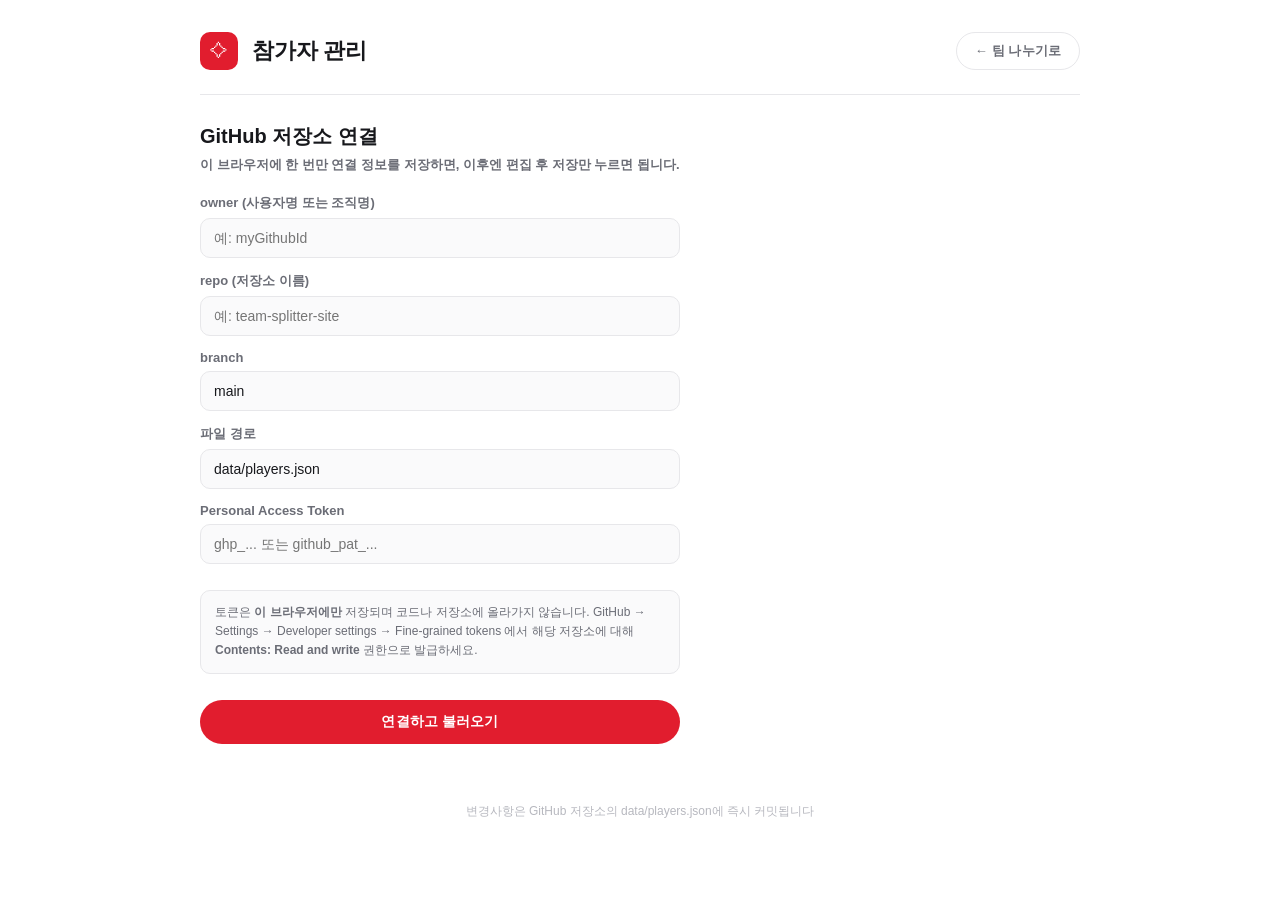
==== admin.html @ 14e1abb9 "Add files via upload" ====
<!DOCTYPE html>
<html lang="ko">
<head>
<meta charset="UTF-8" />
<meta name="viewport" content="width=device-width, initial-scale=1.0" />
<title>참가자 관리 · 내전 팀 나누기</title>
<link rel="stylesheet" href="style.css" />
</head>
<body>

  <div class="app">

    <header class="app-header">
      <div class="logo-mark">⟡</div>
      <h1>참가자 관리</h1>
      <a href="index.html" class="btn btn-ghost" style="text-decoration:none; padding:9px 18px; font-size:13px;">← 팀 나누기로</a>
    </header>

    <main id="admin-main">

      <!-- SETUP PANEL (first time / reconfigure) -->
      <section id="setupPanel" class="hidden">
        <div class="screen-intro">
          <h2>GitHub 저장소 연결</h2>
          <p class="counter">이 브라우저에 한 번만 연결 정보를 저장하면, 이후엔 편집 후 저장만 누르면 됩니다.</p>
        </div>

        <div class="admin-form">
          <label>
            <span>owner (사용자명 또는 조직명)</span>
            <input type="text" id="cfgOwner" placeholder="예: myGithubId" />
          </label>
          <label>
            <span>repo (저장소 이름)</span>
            <input type="text" id="cfgRepo" placeholder="예: team-splitter-site" />
          </label>
          <label>
            <span>branch</span>
            <input type="text" id="cfgBranch" placeholder="main" value="main" />
          </label>
          <label>
            <span>파일 경로</span>
            <input type="text" id="cfgPath" placeholder="data/players.json" value="data/players.json" />
          </label>
          <label>
            <span>Personal Access Token</span>
            <input type="password" id="cfgToken" placeholder="ghp_... 또는 github_pat_..." />
          </label>
          <p class="hint-text">
            토큰은 <strong>이 브라우저에만</strong> 저장되며 코드나 저장소에 올라가지 않습니다.
            GitHub → Settings → Developer settings → Fine-grained tokens 에서
            해당 저장소에 대해 <b>Contents: Read and write</b> 권한으로 발급하세요.
          </p>
          <button class="btn btn-primary" id="btnSaveConfig">연결하고 불러오기</button>
        </div>
      </section>

      <!-- EDITOR PANEL -->
      <section id="editorPanel" class="hidden">
        <div class="screen-intro" style="display:flex; justify-content:space-between; align-items:flex-end; gap:12px; flex-wrap:wrap;">
          <div>
            <h2>참가자 목록 편집</h2>
            <p class="counter" id="editorStatus">불러오는 중...</p>
          </div>
          <button class="mini-btn" id="btnReconfigure">저장소 설정 변경</button>
        </div>

        <div class="admin-table-wrap">
          <div class="admin-table-head">
            <span>닉네임#태그</span>
            <span>실명</span>
            <span>최고티어</span>
            <span></span>
          </div>
          <div id="playerRows"></div>
        </div>

        <div class="nav-row" style="margin-top:16px;">
          <button class="btn btn-ghost" id="btnAddRow">+ 참가자 추가</button>
          <button class="btn btn-primary" id="btnSave">GitHub에 저장</button>
        </div>

        <div id="saveMsg" class="load-error hidden"></div>
      </section>

      <div id="adminError" class="load-error hidden"></div>

    </main>

    <footer class="app-footer">변경사항은 GitHub 저장소의 data/players.json에 즉시 커밋됩니다</footer>
  </div>

<script src="github-api.js"></script>
<script src="admin.js"></script>
</body>
</html>
---- style.css ----
:root{
  --red: #E11D2E;
  --red-dark: #B3121F;
  --red-tint: #FDECEC;
  --ink: #17181C;
  --ink-soft: #6B6D76;
  --line: #E7E7EA;
  --bg: #FFFFFF;
  --bg-alt: #FAFAFB;
  --radius: 14px;
  --font-display: 'Space Grotesk', 'Pretendard', -apple-system, sans-serif;
  --font-body: 'Inter', 'Pretendard', -apple-system, sans-serif;
}

@font-face{
  font-family:'Space Grotesk';
  src: local('Space Grotesk');
}

*{box-sizing:border-box;}

html,body{
  margin:0;
  padding:0;
  background:var(--bg);
  color:var(--ink);
  font-family:var(--font-body);
  -webkit-font-smoothing:antialiased;
}

.app{
  max-width:920px;
  margin:0 auto;
  padding:32px 20px 80px;
  min-height:100vh;
  display:flex;
  flex-direction:column;
}

/* HEADER */
.app-header{
  display:flex;
  align-items:center;
  gap:14px;
  flex-wrap:wrap;
  padding-bottom:24px;
  margin-bottom:28px;
  border-bottom:1px solid var(--line);
}
.logo-mark{
  width:38px;
  height:38px;
  border-radius:10px;
  background:var(--red);
  color:#fff;
  display:flex;
  align-items:center;
  justify-content:center;
  font-size:20px;
  font-family:var(--font-display);
}
.app-header h1{
  font-family:var(--font-display);
  font-size:22px;
  font-weight:700;
  margin:0;
  margin-right:auto;
  letter-spacing:-0.01em;
}
.step-track{
  display:flex;
  gap:6px;
}
.step{
  font-size:12px;
  font-weight:600;
  color:var(--ink-soft);
  padding:6px 12px;
  border-radius:999px;
  background:var(--bg-alt);
  border:1px solid var(--line);
  letter-spacing:0.02em;
}
.step.active{
  background:var(--red);
  color:#fff;
  border-color:var(--red);
}

/* MAIN */
main{flex:1;}
.screen{animation:fade .25s ease;}
.hidden{display:none !important;}
@keyframes fade{from{opacity:0; transform:translateY(6px);} to{opacity:1; transform:translateY(0);}}

.screen-intro{margin-bottom:20px;}
.screen-intro h2{
  font-family:var(--font-display);
  font-size:20px;
  margin:0 0 6px;
}
.counter{
  margin:0;
  font-size:13px;
  color:var(--ink-soft);
  font-weight:600;
}

/* PLAYER GRID */
.player-grid{
  display:grid;
  grid-template-columns:repeat(4, 1fr);
  gap:10px;
  margin-bottom:28px;
}
@media (max-width:640px){
  .player-grid{grid-template-columns:repeat(2, 1fr);}
}

.player-card{
  display:flex;
  align-items:center;
  gap:10px;
  padding:12px 14px;
  border:1.5px solid var(--line);
  border-radius:var(--radius);
  background:var(--bg-alt);
  cursor:pointer;
  transition:border-color .15s, background .15s, transform .1s;
  user-select:none;
}
.player-card:hover{border-color:#D8D9DE;}
.player-card.checked{
  border-color:var(--red);
  background:var(--red-tint);
}
.player-card.disabled{
  opacity:0.35;
  cursor:not-allowed;
}
.checkbox{
  width:18px;
  height:18px;
  min-width:18px;
  border-radius:5px;
  border:1.5px solid #C9CACF;
  background:#fff;
  display:flex;
  align-items:center;
  justify-content:center;
  transition:all .15s;
}
.player-card.checked .checkbox{
  background:var(--red);
  border-color:var(--red);
}
.checkbox svg{opacity:0; transform:scale(0.6); transition:all .15s;}
.player-card.checked .checkbox svg{opacity:1; transform:scale(1);}
.player-name{
  font-size:14px;
  font-weight:600;
  overflow:hidden;
  text-overflow:ellipsis;
  white-space:nowrap;
}

/* NAV */
.nav-row{
  display:flex;
  justify-content:space-between;
  gap:12px;
  margin-top:8px;
}
.btn{
  font-family:var(--font-body);
  font-size:14px;
  font-weight:700;
  padding:13px 26px;
  border-radius:999px;
  border:none;
  cursor:pointer;
  transition:transform .1s, opacity .15s, background .15s;
  letter-spacing:0.01em;
}
.btn:active{transform:scale(0.97);}
.btn-primary{
  background:var(--red);
  color:#fff;
}
.btn-primary:hover:not(:disabled){background:var(--red-dark);}
.btn-primary:disabled{
  background:#F0B7BC;
  cursor:not-allowed;
}
.btn-ghost{
  background:transparent;
  color:var(--ink-soft);
  border:1.5px solid var(--line);
}
.btn-ghost:hover:not(:disabled){border-color:#C9CACF; color:var(--ink);}
.btn-ghost:disabled{opacity:0.4; cursor:not-allowed;}

/* TEAM ASSIGN SCREEN */
.team-columns{
  display:grid;
  grid-template-columns:1fr 1fr;
  gap:16px;
  margin-bottom:18px;
}
@media (max-width:640px){
  .team-columns{grid-template-columns:1fr;}
}
.team-col{
  border:1.5px solid var(--line);
  border-radius:var(--radius);
  padding:16px;
  min-height:170px;
  background:var(--bg-alt);
}
.team-title{
  font-family:var(--font-display);
  font-size:13px;
  font-weight:700;
  letter-spacing:0.08em;
  margin-bottom:12px;
  display:inline-block;
  padding:4px 10px;
  border-radius:6px;
}
.team-title.team-1{background:var(--red-tint); color:var(--red-dark);}
.team-title.team-2{background:#EFEFF2; color:var(--ink);}
.team-list{display:flex; flex-direction:column; gap:8px; min-height:40px;}

.tag-chip{
  display:flex;
  align-items:center;
  justify-content:space-between;
  gap:8px;
  padding:9px 12px;
  border-radius:10px;
  background:#fff;
  border:1px solid var(--line);
  font-size:13px;
  font-weight:600;
}
.tag-chip button{
  border:none;
  background:none;
  color:var(--ink-soft);
  cursor:pointer;
  font-size:15px;
  line-height:1;
  padding:2px 4px;
}
.tag-chip button:hover{color:var(--red);}

.unassigned-wrap{margin-bottom:20px;}
.unassigned-label{
  font-size:12px;
  font-weight:700;
  color:var(--ink-soft);
  text-transform:uppercase;
  letter-spacing:0.06em;
  margin-bottom:10px;
}
.unassigned-list{
  display:flex;
  flex-wrap:wrap;
  gap:8px;
}
.unassigned-chip{
  display:flex;
  align-items:center;
  gap:6px;
  padding:8px 12px;
  border-radius:999px;
  background:var(--bg-alt);
  border:1.5px solid var(--line);
  font-size:13px;
  font-weight:600;
}
.mini-btn{
  border:1px solid var(--line);
  background:#fff;
  border-radius:6px;
  font-size:11px;
  font-weight:700;
  padding:3px 7px;
  cursor:pointer;
  color:var(--ink-soft);
}
.mini-btn:hover{border-color:var(--red); color:var(--red);}
.mini-btn.active-1{background:var(--red-tint); border-color:var(--red); color:var(--red-dark);}
.mini-btn.active-2{background:#EFEFF2; border-color:#999; color:var(--ink);}

/* RESULT SCREEN */
.result-columns{
  display:grid;
  grid-template-columns:1fr 1fr;
  gap:16px;
  margin-bottom:24px;
}
@media (max-width:640px){
  .result-columns{grid-template-columns:1fr;}
}
.result-col{
  border:1.5px solid var(--line);
  border-radius:var(--radius);
  padding:18px;
  background:var(--bg-alt);
  text-align:center;
}
.side-badge{
  font-family:var(--font-display);
  font-size:22px;
  font-weight:700;
  margin:10px 0 16px;
  padding:10px;
  border-radius:10px;
  background:#F0F0F2;
  color:var(--ink-soft);
  transition:all .2s;
}
.side-badge.attack{background:var(--red); color:#fff;}
.side-badge.defense{background:var(--ink); color:#fff;}
.result-col .team-list{text-align:left;}

.load-error{
  margin-top:24px;
  padding:16px;
  border-radius:10px;
  background:#FFF4F4;
  border:1px solid #F5C6CA;
  color:var(--red-dark);
  font-size:13px;
  line-height:1.6;
}

.app-footer{
  text-align:center;
  font-size:12px;
  color:#B7B8BF;
  margin-top:48px;
}

/* ---------------- ADMIN PAGE ---------------- */
.admin-form{
  display:flex;
  flex-direction:column;
  gap:14px;
  max-width:480px;
}
.admin-form label{
  display:flex;
  flex-direction:column;
  gap:6px;
  font-size:13px;
  font-weight:700;
  color:var(--ink-soft);
}
.admin-form input{
  font-family:var(--font-body);
  font-size:14px;
  font-weight:500;
  color:var(--ink);
  padding:11px 13px;
  border-radius:10px;
  border:1.5px solid var(--line);
  background:var(--bg-alt);
  outline:none;
  transition:border-color .15s;
}
.admin-form input:focus{border-color:var(--red);}
.hint-text{
  font-size:12px;
  color:var(--ink-soft);
  line-height:1.6;
  background:var(--bg-alt);
  border:1px solid var(--line);
  border-radius:10px;
  padding:12px 14px;
}

.admin-table-wrap{
  border:1.5px solid var(--line);
  border-radius:var(--radius);
  overflow:hidden;
}
.admin-table-head{
  display:grid;
  grid-template-columns:1.4fr 1fr 1fr 44px;
  gap:10px;
  padding:10px 14px;
  background:var(--bg-alt);
  border-bottom:1px solid var(--line);
  font-size:12px;
  font-weight:700;
  color:var(--ink-soft);
  text-transform:uppercase;
  letter-spacing:0.04em;
}
.admin-row{
  display:grid;
  grid-template-columns:1.4fr 1fr 1fr 44px;
  gap:10px;
  padding:8px 14px;
  border-bottom:1px solid var(--line);
  align-items:center;
}
.admin-row:last-child{border-bottom:none;}
.admin-row input{
  width:100%;
  font-family:var(--font-body);
  font-size:13px;
  font-weight:600;
  padding:9px 10px;
  border-radius:8px;
  border:1.5px solid transparent;
  background:var(--bg-alt);
  outline:none;
  transition:border-color .15s, background .15s;
}
.admin-row input:focus{
  border-color:var(--red);
  background:#fff;
}
.row-delete{
  width:32px;
  height:32px;
  border-radius:8px;
  border:1.5px solid var(--line);
  background:#fff;
  color:var(--ink-soft);
  font-size:14px;
  cursor:pointer;
  justify-self:center;
}
.row-delete:hover{border-color:var(--red); color:var(--red);}

@media (max-width:640px){
  .admin-table-head{display:none;}
  .admin-row{grid-template-columns:1fr 1fr; row-gap:8px;}
  .row-delete{grid-column:span 2; justify-self:end; width:auto; padding:6px 12px;}
}
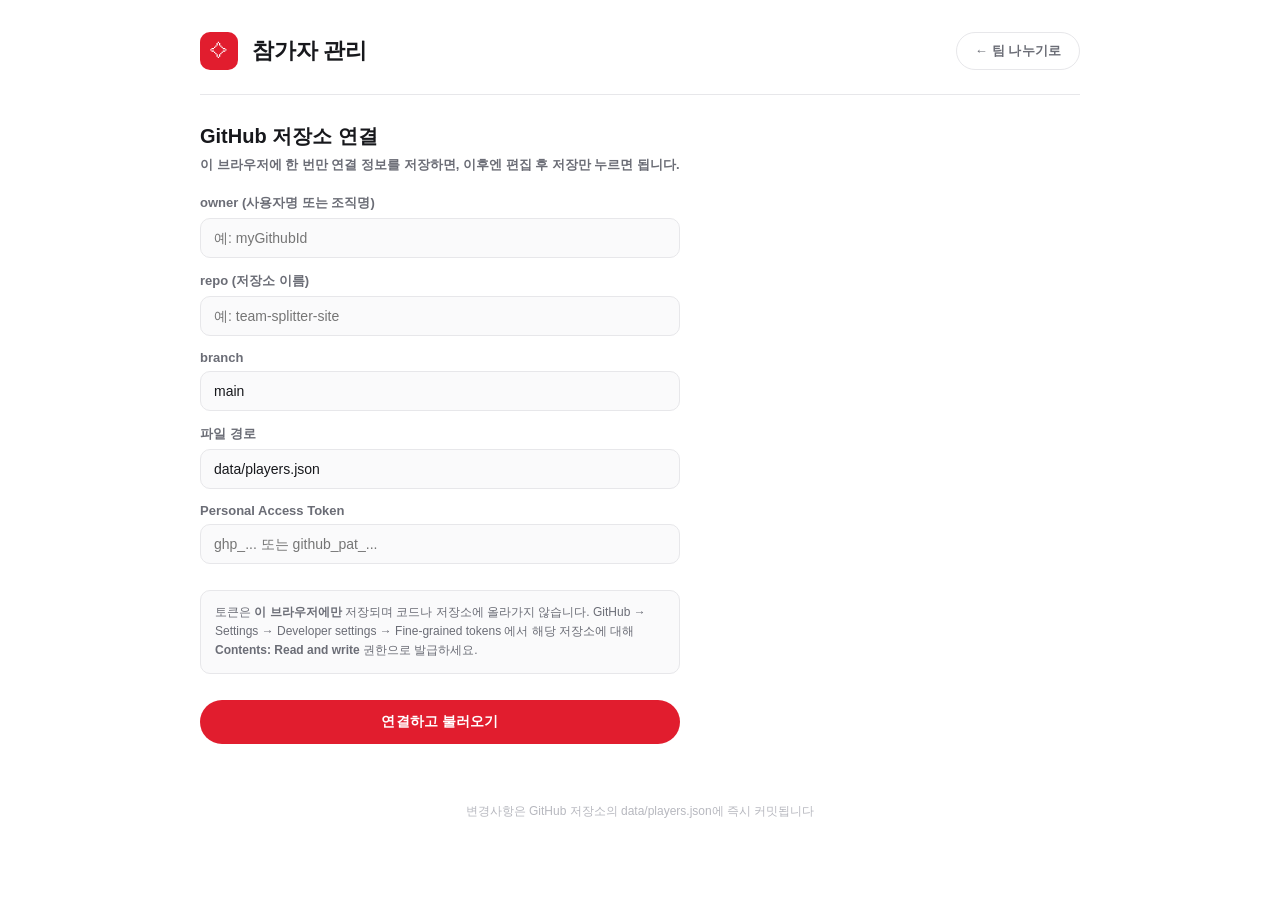
==== commit e7ce50a6: "Add files via upload" ====
--- a/admin.html
+++ b/admin.html
@@ -3,7 +3,7 @@
 <head>
 <meta charset="UTF-8" />
 <meta name="viewport" content="width=device-width, initial-scale=1.0" />
-<title>참가자 관리 · 내전 팀 나누기</title>
+<title>참가자 관리 · MatchSplit</title>
 <link rel="stylesheet" href="style.css" />
 </head>
 <body>
--- a/style.css
+++ b/style.css
@@ -200,12 +200,13 @@
 .btn-ghost:hover:not(:disabled){border-color:#C9CACF; color:var(--ink);}
 .btn-ghost:disabled{opacity:0.4; cursor:not-allowed;}
 
-/* TEAM ASSIGN SCREEN */
+/* TEAM ASSIGN SCREEN & AVG BOX */
 .team-columns{
   display:grid;
-  grid-template-columns:1fr 1fr;
-  gap:16px;
+  grid-template-columns:1fr auto 1fr;
+  gap:12px;
   margin-bottom:18px;
+  align-items: stretch;
 }
 @media (max-width:640px){
   .team-columns{grid-template-columns:1fr;}
@@ -216,6 +217,8 @@
   padding:16px;
   min-height:170px;
   background:var(--bg-alt);
+  display: flex;
+  flex-direction: column;
 }
 .team-title{
   font-family:var(--font-display);
@@ -226,10 +229,53 @@
   display:inline-block;
   padding:4px 10px;
   border-radius:6px;
+  align-self: flex-start;
 }
 .team-title.team-1{background:var(--red-tint); color:var(--red-dark);}
 .team-title.team-2{background:#EFEFF2; color:var(--ink);}
-.team-list{display:flex; flex-direction:column; gap:8px; min-height:40px;}
+.team-list{display:flex; flex-direction:column; gap:8px; flex: 1;}
+
+.adv-col {
+  display: flex;
+  align-items: center;
+  justify-content: center;
+}
+.adv-box {
+  background: var(--bg-alt);
+  border: 1.5px solid var(--line);
+  border-radius: var(--radius);
+  padding: 20px 10px;
+  text-align: center;
+  font-family: var(--font-display);
+  font-size: 12px;
+  font-weight: 700;
+  color: var(--ink);
+  min-width: 65px;
+  display: flex;
+  flex-direction: column;
+  gap: 6px;
+}
+.adv-box span.diff {
+  color: var(--red);
+  font-size: 13px;
+  white-space: nowrap;
+}
+.team-avg {
+  margin-top: 12px;
+  padding-top: 12px;
+  border-top: 1.5px dashed var(--line);
+  font-family: var(--font-display);
+  font-weight: 700;
+  font-size: 13px;
+  color: var(--ink-soft);
+  display: flex;
+  justify-content: center;
+  align-items: center;
+  gap: 4.5px;
+}
+.team-avg .tier-badge {
+  margin-left: 0;
+}
 
 .tag-chip{
   display:flex;
@@ -243,7 +289,7 @@
   font-size:13px;
   font-weight:600;
 }
-.tag-chip button{
+.tag-chip button.remove-btn{
   border:none;
   background:none;
   color:var(--ink-soft);
@@ -252,7 +298,7 @@
   line-height:1;
   padding:2px 4px;
 }
-.tag-chip button:hover{color:var(--red);}
+.tag-chip button.remove-btn:hover{color:var(--red);}
 
 .unassigned-wrap{margin-bottom:20px;}
 .unassigned-label{
@@ -408,7 +454,8 @@
   align-items:center;
 }
 .admin-row:last-child{border-bottom:none;}
-.admin-row input{
+.admin-row input,
+.admin-row select{
   width:100%;
   font-family:var(--font-body);
   font-size:13px;
@@ -420,10 +467,12 @@
   outline:none;
   transition:border-color .15s, background .15s;
 }
-.admin-row input:focus{
+.admin-row input:focus,
+.admin-row select:focus{
   border-color:var(--red);
   background:#fff;
 }
+.admin-row select{cursor:pointer;}
 .row-delete{
   width:32px;
   height:32px;
@@ -437,8 +486,321 @@
 }
 .row-delete:hover{border-color:var(--red); color:var(--red);}
 
+/* ---- custom tier picker (inline expanding panel) ---- */
+.tier-trigger{
+  width:100%;
+  font-family:var(--font-display);
+  font-size:12.5px;
+  font-weight:700;
+  letter-spacing:0.02em;
+  padding:9px 10px;
+  border-radius:999px;
+  border:none;
+  cursor:pointer;
+  text-align:center;
+  box-shadow:inset 0 1px 0 rgba(255,255,255,0.35), 0 1px 2px rgba(20,20,25,0.08);
+  transition:transform .1s, filter .15s;
+}
+.tier-trigger:hover{filter:brightness(1.06);}
+.tier-trigger:active{transform:scale(0.97);}
+
+.tier-panel{
+  grid-column:3;
+  max-height:0;
+  overflow:hidden;
+  transition:max-height .32s cubic-bezier(.4,0,.2,1);
+}
+.tier-panel.open{
+  max-height:640px;
+}
+.tier-panel-inner{
+  display:flex;
+  flex-direction:column;
+  gap:6px;
+  width:100%;
+  background:var(--bg-alt);
+  border:1.5px solid var(--line);
+  border-radius:12px;
+  padding:8px;
+  margin:8px 0 4px;
+  opacity:0;
+  transform:translateY(-6px);
+  transition:opacity .22s ease, transform .22s ease;
+}
+.tier-panel.open .tier-panel-inner{
+  opacity:1;
+  transform:translateY(0);
+}
+.tier-group {
+  display: flex;
+  flex-direction: row;
+  align-items: center;
+  gap: 8px;
+}
+.tier-group-radiant {
+  border-top: 1px solid var(--line);
+  padding-top: 8px;
+  margin-top: 2px;
+  display: block;
+}
+.tier-chip {
+  display: inline-flex;
+  align-items: center;
+  justify-content: center;
+  width: 85px;
+  flex-shrink: 0;
+  font-family: var(--font-display);
+  font-size: 11.5px;
+  font-weight: 700;
+  padding: 6px 10px;
+  border-radius: 999px;
+  letter-spacing: 0.02em;
+  box-shadow: inset 0 1px 0 rgba(255,255,255,0.35), 0 1px 2px rgba(20,20,25,0.08);
+}
+.tier-group-radiant .tier-chip {
+  width: 100%;
+}
+.tier-chip-btn{
+  border:none;
+  cursor:pointer;
+  transition:transform .1s, filter .15s;
+}
+.tier-chip-btn:hover{filter:brightness(1.06);}
+.tier-chip-btn.active{box-shadow:inset 0 1px 0 rgba(255,255,255,0.35), 0 0 0 2px var(--ink);}
+.tier-nums {
+  display: flex;
+  gap: 4px;
+  flex: 1;
+}
+.tier-num-btn{
+  flex:1;
+  height:26px;
+  border-radius:8px;
+  border:1.5px solid var(--line);
+  background:#fff;
+  font-size:12px;
+  font-weight:700;
+  color:var(--ink-soft);
+  cursor:pointer;
+  transition:all .12s;
+}
+.tier-num-btn:hover{border-color:var(--red); color:var(--red);}
+.tier-num-btn.active{
+  background:var(--ink);
+  border-color:var(--ink);
+  color:#fff;
+}
+
 @media (max-width:640px){
   .admin-table-head{display:none;}
   .admin-row{grid-template-columns:1fr 1fr; row-gap:8px;}
+  .tier-trigger{grid-column:span 2;}
+  .tier-panel{grid-column:span 2;}
   .row-delete{grid-column:span 2; justify-self:end; width:auto; padding:6px 12px;}
 }
+
+/* ---- TIER BADGE (알약 디자인) ---- */
+.tier-badge {
+  display: inline-flex;
+  align-items: center;
+  justify-content: center;
+  min-width: 22px;
+  height: 18px;
+  padding: 0 5px;
+  border-radius: 999px;
+  font-family: var(--font-display);
+  font-size: 10px;
+  font-weight: 700;
+  letter-spacing: 0.04em;
+  margin-left: 6px;
+  box-shadow: inset 0 1px 0 rgba(255,255,255,0.35), 0 1px 2px rgba(20,20,25,0.1);
+  vertical-align: middle;
+}
+
+.player-name, .chip-top span {
+  display: flex;
+  align-items: center;
+}
+
+/* ---- SEARCH BAR ---- */
+.search-container {
+  position: relative;
+  width: 100%;
+  max-width: 480px;
+  margin: 0 auto 28px auto;
+}
+#playerSearch {
+  width: 100%;
+  padding: 16px 24px;
+  font-family: var(--font-body);
+  font-size: 15px;
+  font-weight: 600;
+  color: var(--ink);
+  background: var(--bg-alt);
+  border: 2px solid var(--line);
+  border-radius: 999px;
+  outline: none;
+  transition: border-color 0.2s, box-shadow 0.2s, background 0.2s;
+}
+#playerSearch:focus {
+  background: var(--bg);
+  border-color: var(--red);
+  box-shadow: 0 0 0 4px var(--red-tint);
+}
+#playerSearch::placeholder {
+  color: #A0A1AB;
+  font-weight: 500;
+}
+
+.search-dropdown {
+  position: absolute;
+  top: calc(100% + 8px);
+  left: 0;
+  width: 100%;
+  background: var(--bg);
+  border: 1.5px solid var(--line);
+  border-radius: 16px;
+  box-shadow: 0 10px 24px rgba(20, 20, 25, 0.08);
+  max-height: 280px;
+  overflow-y: auto;
+  z-index: 100;
+  padding: 6px;
+}
+.dropdown-empty {
+  padding: 16px;
+  text-align: center;
+  font-size: 13px;
+  color: var(--ink-soft);
+}
+.dropdown-item {
+  display: flex;
+  align-items: center;
+  gap: 8px;
+  padding: 10px 14px;
+  border-radius: 10px;
+  cursor: pointer;
+  transition: background 0.1s;
+}
+.dropdown-item:hover {
+  background: var(--bg-alt);
+}
+.dropdown-item.selected {
+  background: var(--red-tint);
+}
+.dropdown-tag {
+  font-weight: 600;
+  font-size: 14px;
+  color: var(--ink);
+}
+.dropdown-name {
+  font-size: 12px;
+  color: var(--ink-soft);
+  margin-left: auto;
+}
+.dropdown-check {
+  color: var(--red);
+  font-size: 12px;
+  font-weight: 700;
+  margin-left: 8px;
+}
+
+/* ---- SORT CONTROLS ---- */
+.sort-controls {
+  display: flex;
+  gap: 8px;
+  margin-bottom: 12px;
+}
+.sort-controls .mini-btn {
+  padding: 6px 12px;
+  font-size: 12px;
+}
+
+/* ---- GROUP & CAPTAIN CHIP STYLES ---- */
+.unassigned-chip.has-group, .tag-chip.has-group {
+  display: flex;
+  flex-direction: column;
+  align-items: stretch;
+  gap: 8px;
+  padding: 10px 12px;
+  border-radius: 12px;
+}
+.chip-top {
+  display: flex;
+  align-items: center;
+  justify-content: space-between;
+  width: 100%;
+  gap: 8px;
+}
+.chip-bottom {
+  display: flex;
+  align-items: center;
+  justify-content: space-between;
+  width: 100%;
+}
+.team-btns {
+  display: flex;
+  gap: 4px;
+}
+.group-controls {
+  display: flex;
+  align-items: center;
+  gap: 6px;
+  background: #F0F0F2;
+  padding: 4px 8px;
+  border-radius: 6px;
+}
+.group-label {
+  font-size: 11px;
+  font-weight: 700;
+  color: var(--ink-soft);
+}
+.group-btn {
+  width: 20px;
+  height: 20px;
+  border-radius: 4px;
+  border: 1px solid #C9CACF;
+  background: #fff;
+  font-size: 10px;
+  font-weight: 700;
+  color: var(--ink-soft);
+  cursor: pointer;
+  display: flex;
+  align-items: center;
+  justify-content: center;
+  padding: 0;
+  transition: all 0.15s;
+}
+.group-btn:hover {
+  border-color: var(--red);
+  color: var(--red);
+}
+.group-btn.active {
+  background: var(--red-tint);
+  border-color: var(--red);
+  color: var(--red-dark);
+}
+
+.cap-btn {
+  border: 1.5px solid var(--line);
+  background: #fff;
+  border-radius: 6px;
+  font-size: 11px;
+  font-weight: 700;
+  padding: 4px 10px;
+  cursor: pointer;
+  color: var(--ink-soft);
+  transition: all 0.15s;
+}
+.cap-btn:hover:not(:disabled) {
+  border-color: #F7D573;
+  color: #DDAA2A;
+}
+.cap-btn.active {
+  background: #FFF9E6;
+  border-color: #F7D573;
+  color: #DDAA2A;
+}
+.cap-btn:disabled {
+  opacity: 0.4;
+  cursor: not-allowed;
+}
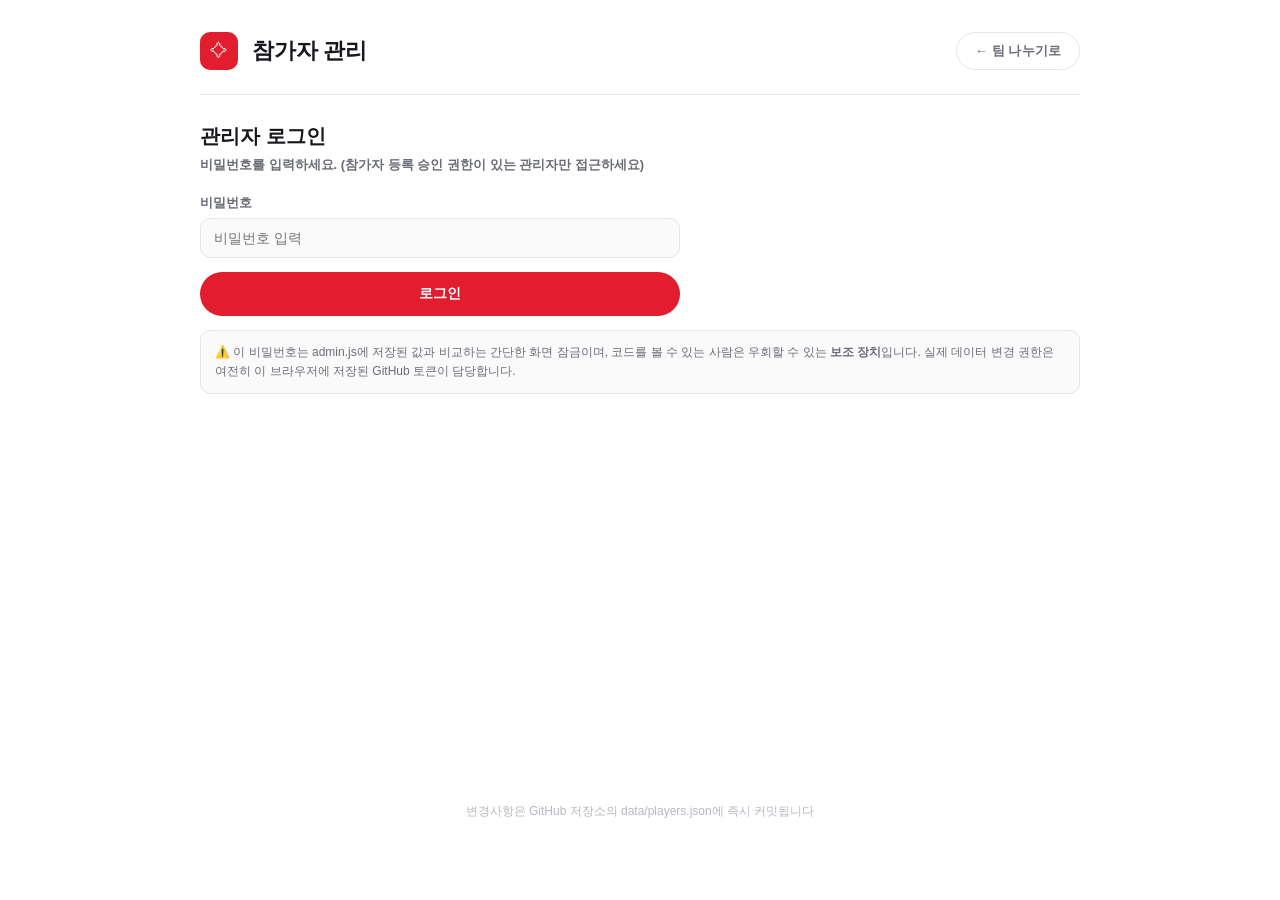
==== commit ab3d920a: "Add files via upload" ====
--- a/admin.html
+++ b/admin.html
@@ -17,6 +17,27 @@
     </header>
 
     <main id="admin-main">
+
+      <!-- LOGIN PANEL -->
+      <section id="loginPanel" class="hidden">
+        <div class="screen-intro">
+          <h2>관리자 로그인</h2>
+          <p class="counter">비밀번호를 입력하세요. (참가자 등록 승인 권한이 있는 관리자만 접근하세요)</p>
+        </div>
+        <div class="admin-form">
+          <label>
+            <span>비밀번호</span>
+            <input type="password" id="loginPassword" placeholder="비밀번호 입력" />
+          </label>
+          <button class="btn btn-primary" id="btnLogin">로그인</button>
+        </div>
+        <div id="loginError" class="load-error hidden"></div>
+        <p class="hint-text" style="margin-top:14px;">
+          ⚠️ 이 비밀번호는 admin.js에 저장된 값과 비교하는 간단한 화면 잠금이며,
+          코드를 볼 수 있는 사람은 우회할 수 있는 <b>보조 장치</b>입니다.
+          실제 데이터 변경 권한은 여전히 이 브라우저에 저장된 GitHub 토큰이 담당합니다.
+        </p>
+      </section>
 
       <!-- SETUP PANEL (first time / reconfigure) -->
       <section id="setupPanel" class="hidden">
@@ -65,6 +86,17 @@
           <button class="mini-btn" id="btnReconfigure">저장소 설정 변경</button>
         </div>
 
+        <div class="pending-section">
+          <div class="screen-intro" style="display:flex; justify-content:space-between; align-items:flex-end; gap:12px; flex-wrap:wrap; margin-bottom:12px;">
+            <div>
+              <h2 style="font-size:16px;">등록 신청 대기 목록</h2>
+              <p class="counter" id="pendingStatus">불러오는 중...</p>
+            </div>
+            <button class="mini-btn" id="btnRefreshPending">새로고침</button>
+          </div>
+          <div id="pendingList"></div>
+        </div>
+
         <div class="admin-table-wrap">
           <div class="admin-table-head">
             <span>닉네임#태그</span>
--- a/style.css
+++ b/style.css
@@ -171,6 +171,9 @@
   gap:12px;
   margin-top:8px;
 }
+.nav-row-left{
+  justify-content:flex-start;
+}
 .btn{
   font-family:var(--font-body);
   font-size:14px;
@@ -371,6 +374,359 @@
 .side-badge.defense{background:var(--ink); color:#fff;}
 .result-col .team-list{text-align:left;}
 
+/* GAME SETUP SCREEN */
+.bo-select{
+  display:flex;
+  gap:10px;
+  margin-bottom:24px;
+  flex-wrap:wrap;
+}
+.bo-btn{
+  flex:1;
+  min-width:100px;
+  padding:14px;
+  border-radius:var(--radius);
+  border:1.5px solid var(--line);
+  background:#fff;
+  font-family:var(--font-display);
+  font-size:15px;
+  font-weight:700;
+  color:var(--ink-soft);
+  cursor:pointer;
+  transition:all .12s;
+}
+.bo-btn:hover{border-color:var(--red); color:var(--red);}
+.bo-btn.active{
+  background:var(--red);
+  border-color:var(--red);
+  color:#fff;
+}
+
+.map-picker-wrap{margin-bottom:24px;}
+.map-picker-columns{
+  display:grid;
+  grid-template-columns:1fr 1fr;
+  gap:16px;
+  margin-bottom:16px;
+}
+@media (max-width:640px){
+  .map-picker-columns{grid-template-columns:1fr;}
+}
+.map-picker-col{
+  border:1.5px solid var(--line);
+  border-radius:var(--radius);
+  padding:16px;
+  background:var(--bg-alt);
+}
+.map-pick-count{
+  font-size:12px;
+  font-weight:600;
+  color:var(--ink-soft);
+  margin:0 0 12px;
+}
+.map-grid{
+  display:grid;
+  grid-template-columns:repeat(3, 1fr);
+  gap:8px;
+}
+@media (max-width:480px){
+  .map-grid{grid-template-columns:repeat(2, 1fr);}
+}
+.map-chip{
+  padding:10px 6px;
+  border-radius:8px;
+  border:1.5px solid var(--line);
+  background:#fff;
+  font-size:12px;
+  font-weight:600;
+  color:var(--ink);
+  cursor:pointer;
+  transition:all .12s;
+}
+.map-chip:hover:not(:disabled){border-color:var(--red);}
+.map-chip.active{
+  background:var(--red);
+  border-color:var(--red);
+  color:#fff;
+}
+.map-chip:disabled{opacity:0.35; cursor:not-allowed;}
+
+.map-result-wrap{margin-bottom:20px;}
+.map-result-list{
+  display:flex;
+  flex-direction:column;
+  gap:8px;
+  margin-bottom:16px;
+}
+.map-result-item{
+  display:flex;
+  align-items:center;
+  gap:12px;
+  padding:10px 14px;
+  border-radius:10px;
+  border:1px solid var(--line);
+  background:#fff;
+  font-size:13px;
+}
+.map-result-game{
+  font-family:var(--font-display);
+  font-weight:700;
+  color:var(--ink-soft);
+  min-width:48px;
+}
+.map-result-name{
+  flex:1;
+  font-weight:700;
+}
+.map-result-badge{
+  font-size:11px;
+  font-weight:700;
+  padding:4px 10px;
+  border-radius:999px;
+  white-space:nowrap;
+}
+.map-result-badge-team1{background:var(--red-tint); color:var(--red-dark);}
+.map-result-badge-team2{background:#EFEFF2; color:var(--ink);}
+.map-result-badge-common{background:#FFF6DD; color:#8A6A00;}
+.map-result-badge-spin{background:#F0F0F2; color:var(--ink-soft);}
+
+.map-side-pills{
+  display:flex;
+  gap:6px;
+  margin-left:auto;
+}
+.map-side-pill{
+  font-size:10px;
+  font-weight:700;
+  padding:3px 8px;
+  border-radius:999px;
+  background:#F0F0F2;
+  color:var(--ink-soft);
+  white-space:nowrap;
+}
+.map-side-pill.attack{background:var(--red); color:#fff;}
+.map-side-pill.defense{background:var(--ink); color:#fff;}
+
+.map-result-item.spinning{
+  background:var(--bg-alt);
+  border-color:var(--red);
+  overflow:hidden;
+}
+.map-result-item.spinning .map-result-name{
+  animation:mapRoulette .12s linear infinite;
+  color:var(--red);
+}
+@keyframes mapRoulette{
+  0%{transform:translateY(-3px); opacity:0.5;}
+  50%{transform:translateY(0); opacity:1;}
+  100%{transform:translateY(3px); opacity:0.5;}
+}
+.map-result-item.revealed{
+  animation:mapRevealPop .32s cubic-bezier(.34,1.56,.64,1);
+}
+@keyframes mapRevealPop{
+  0%{transform:scale(0.9); opacity:0.3;}
+  60%{transform:scale(1.03); opacity:1;}
+  100%{transform:scale(1); opacity:1;}
+}
+
+.side-result-item{
+  border:none;
+  cursor:pointer;
+  font-family:var(--font-display);
+}
+.side-result-item:hover{opacity:0.9;}
+
+.side-result-setup{
+  display:grid;
+  grid-template-columns:1fr 1fr;
+  gap:12px;
+  margin-top:16px;
+}
+@media (max-width:640px){
+  .side-result-setup{grid-template-columns:1fr;}
+}
+.side-result-item{
+  text-align:center;
+  font-family:var(--font-display);
+  font-weight:700;
+  font-size:14px;
+  padding:12px;
+  border-radius:10px;
+  background:#F0F0F2;
+  color:var(--ink-soft);
+}
+.side-result-item.attack{background:var(--red); color:#fff;}
+.side-result-item.defense{background:var(--ink); color:#fff;}
+
+.final-result-capture{
+  background:#fff;
+  padding:4px;
+}
+
+/* PNG EXPORT POSTER (오프스크린 캡처 전용, 사이트에는 표시되지 않음) */
+.png-poster{
+  width:1000px;
+  background:#fff;
+  padding:44px;
+  box-sizing:border-box;
+  font-family:var(--font-body);
+  color:var(--ink);
+}
+.png-header{
+  display:flex;
+  justify-content:space-between;
+  align-items:center;
+  padding-bottom:20px;
+  margin-bottom:32px;
+  border-bottom:2px solid var(--ink);
+}
+.png-logo{
+  font-family:var(--font-display);
+  font-size:24px;
+  font-weight:800;
+  letter-spacing:-0.02em;
+  display:flex;
+  align-items:center;
+  gap:8px;
+}
+.png-logo-mark{
+  width:30px;
+  height:30px;
+  border-radius:8px;
+  background:var(--red);
+  color:#fff;
+  display:inline-flex;
+  align-items:center;
+  justify-content:center;
+  font-size:16px;
+}
+.png-date{
+  font-size:13px;
+  font-weight:700;
+  color:var(--ink-soft);
+  letter-spacing:0.03em;
+}
+.png-body{
+  display:grid;
+  grid-template-columns:0.85fr 1.1fr 0.85fr;
+  gap:20px;
+  align-items:start;
+}
+.png-team{
+  border-radius:16px;
+  padding:20px 18px;
+  background:var(--bg-alt);
+  border:1.5px solid var(--line);
+}
+.png-team-title{
+  font-family:var(--font-display);
+  font-weight:800;
+  font-size:15px;
+  letter-spacing:0.08em;
+  margin-bottom:10px;
+  color:#000000;
+}
+.png-team-side{
+  display:inline-block;
+  font-family:var(--font-display);
+  font-weight:700;
+  font-size:12px;
+  padding:5px 12px;
+  border-radius:999px;
+  margin-bottom:16px;
+  background:#F0F0F2;
+  color:var(--ink-soft);
+}
+.png-team-side.attack{background:var(--red); color:#fff;}
+.png-team-side.defense{background:var(--ink); color:#fff;}
+.png-player-list{
+  display:flex;
+  flex-direction:column;
+  gap:8px;
+}
+.png-player-item{
+  display:flex;
+  align-items:baseline;
+  gap:5px;
+  font-size:14px;
+  background:#fff;
+  border:1px solid var(--line);
+  border-radius:9px;
+  padding:9px 11px;
+}
+.png-player-name{
+  font-weight:800;
+  color:var(--ink);
+}
+.png-player-tag{
+  font-weight:600;
+  font-size:11px;
+  color:#B3B4BC;
+}
+.png-player-cap{
+  font-size:10px;
+  font-weight:800;
+  background:var(--red);
+  color:#fff;
+  border-radius:4px;
+  padding:1px 5px;
+  line-height:1.4;
+}
+.png-maps{
+  display:flex;
+  flex-direction:column;
+  gap:10px;
+}
+.png-map-card{
+  border-radius:14px;
+  padding:14px 18px;
+  color:#fff;
+  position:relative;
+  box-shadow:0 6px 14px rgba(20,20,25,0.18);
+}
+.png-map-set{
+  font-family:var(--font-display);
+  font-size:10px;
+  font-weight:800;
+  letter-spacing:0.14em;
+  opacity:0.85;
+}
+.png-map-name{
+  font-family:var(--font-display);
+  font-size:19px;
+  font-weight:800;
+  margin:3px 0 9px;
+  letter-spacing:-0.01em;
+}
+.png-map-source{
+  display:inline-block;
+  font-size:10px;
+  font-weight:800;
+  letter-spacing:0.03em;
+  padding:3px 10px;
+  border-radius:999px;
+  background:rgba(255,255,255,0.28);
+}
+.png-map-sides{
+  display:flex;
+  gap:8px;
+  margin-top:9px;
+  font-size:10px;
+  font-weight:700;
+  letter-spacing:0.02em;
+  opacity:0.9;
+}
+.png-footer{
+  margin-top:32px;
+  text-align:center;
+  font-family:var(--font-display);
+  font-size:11px;
+  font-weight:700;
+  color:var(--ink-soft);
+  letter-spacing:0.1em;
+}
+
 .load-error{
   margin-top:24px;
   padding:16px;
@@ -485,6 +841,77 @@
   justify-self:center;
 }
 .row-delete:hover{border-color:var(--red); color:var(--red);}
+
+.admin-table-head.no-delete,
+.admin-row.no-delete{
+  grid-template-columns:1.4fr 1fr 1fr;
+}
+@media (max-width:640px){
+  .admin-row.no-delete{grid-template-columns:1fr 1fr;}
+}
+
+/* ---- PENDING REGISTRATION APPROVAL LIST ---- */
+.pending-section{margin-bottom:28px;}
+.pending-empty{
+  padding:20px;
+  text-align:center;
+  font-size:13px;
+  color:var(--ink-soft);
+  border:1.5px dashed var(--line);
+  border-radius:var(--radius);
+}
+.pending-card{
+  border:1.5px solid var(--line);
+  border-radius:var(--radius);
+  padding:14px 16px;
+  margin-bottom:10px;
+  background:var(--bg-alt);
+}
+.pending-card-head{
+  display:flex;
+  justify-content:space-between;
+  align-items:center;
+  gap:10px;
+  margin-bottom:10px;
+}
+.pending-card-title{
+  font-family:var(--font-display);
+  font-weight:700;
+  font-size:13px;
+}
+.pending-card-time{
+  font-size:11px;
+  color:var(--ink-soft);
+}
+.pending-player-row{
+  display:flex;
+  align-items:center;
+  gap:10px;
+  flex-wrap:wrap;
+  font-size:13px;
+  padding:6px 0;
+  border-top:1px dashed var(--line);
+}
+.pending-player-row:first-of-type{border-top:none;}
+.pending-player-row .p-tag{font-weight:700;}
+.pending-player-row .p-name{color:var(--ink-soft);}
+.pending-card-actions{
+  display:flex;
+  gap:8px;
+  margin-top:12px;
+}
+.btn-approve{
+  background:#1E7A32; color:#fff; border:none; border-radius:999px;
+  padding:8px 16px; font-size:12.5px; font-weight:700; cursor:pointer;
+}
+.btn-approve:hover{background:#175E27;}
+.btn-approve:disabled{opacity:0.5; cursor:not-allowed;}
+.btn-reject{
+  background:transparent; color:var(--red-dark); border:1.5px solid #F0B7BC; border-radius:999px;
+  padding:8px 16px; font-size:12.5px; font-weight:700; cursor:pointer;
+}
+.btn-reject:hover{background:var(--red-tint);}
+.btn-reject:disabled{opacity:0.5; cursor:not-allowed;}
 
 /* ---- custom tier picker (inline expanding panel) ---- */
 .tier-trigger{
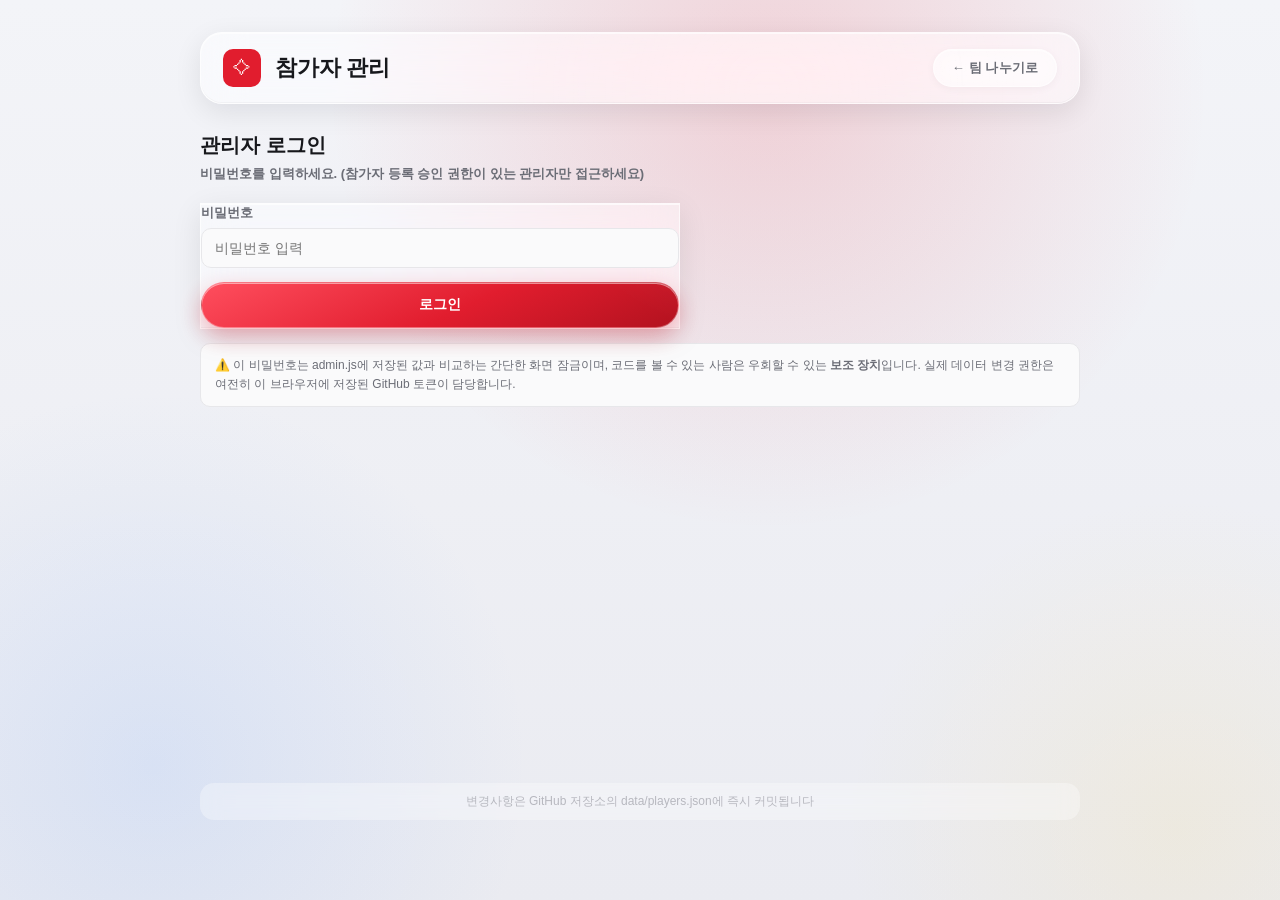
==== commit 9cdc9623: "Add files via upload" ====
--- a/admin.html
+++ b/admin.html
@@ -122,6 +122,21 @@
     <footer class="app-footer">변경사항은 GitHub 저장소의 data/players.json에 즉시 커밋됩니다</footer>
   </div>
 
+<script>
+(function(){
+  var root = document.documentElement;
+  var raf = null, lastX = window.innerWidth*0.6, lastY = window.innerHeight*0.1;
+  function apply(){
+    root.style.setProperty('--mx', (lastX / window.innerWidth * 100).toFixed(2) + '%');
+    root.style.setProperty('--my', (lastY / window.innerHeight * 100).toFixed(2) + '%');
+    raf = null;
+  }
+  window.addEventListener('pointermove', function(e){
+    lastX = e.clientX; lastY = e.clientY;
+    if(!raf) raf = requestAnimationFrame(apply);
+  }, { passive:true });
+})();
+</script>
 <script src="github-api.js"></script>
 <script src="admin.js"></script>
 </body>
--- a/style.css
+++ b/style.css
@@ -10,6 +10,13 @@
   --radius: 14px;
   --font-display: 'Space Grotesk', 'Pretendard', -apple-system, sans-serif;
   --font-body: 'Inter', 'Pretendard', -apple-system, sans-serif;
+  --mx: 60%;
+  --my: 10%;
+  --glass-bg: rgba(255,255,255,0.5);
+  --glass-bg-strong: rgba(255,255,255,0.68);
+  --glass-border: rgba(255,255,255,0.65);
+  --glass-shadow: 0 8px 28px rgba(15,16,20,0.09), inset 0 1px 0 rgba(255,255,255,0.65), inset 0 -1px 0 rgba(15,16,20,0.03);
+  --glass-blur: blur(20px) saturate(180%);
 }
 
 @font-face{
@@ -22,10 +29,20 @@
 html,body{
   margin:0;
   padding:0;
-  background:var(--bg);
   color:var(--ink);
   font-family:var(--font-body);
   -webkit-font-smoothing:antialiased;
+  min-height:100%;
+}
+body{
+  background:
+    radial-gradient(760px circle at var(--mx) var(--my), rgba(225,29,46,0.16), transparent 58%),
+    radial-gradient(680px circle at 12% 85%, rgba(99,158,255,0.14), transparent 55%),
+    radial-gradient(600px circle at 92% 92%, rgba(255,214,92,0.12), transparent 55%),
+    linear-gradient(180deg, #F3F4F8 0%, #EAEBF1 100%);
+  background-attachment:fixed;
+  min-height:100vh;
+  transition:background .05s linear;
 }
 
 .app{
@@ -80,6 +97,15 @@
   background:var(--bg-alt);
   border:1px solid var(--line);
   letter-spacing:0.02em;
+  cursor:not-allowed;
+  transition:background .15s, color .15s, border-color .15s;
+}
+.step.reachable{
+  cursor:pointer;
+}
+.step.reachable:hover{
+  border-color:#C9CACF;
+  color:var(--ink);
 }
 .step.active{
   background:var(--red);
@@ -173,6 +199,9 @@
 }
 .nav-row-left{
   justify-content:flex-start;
+}
+.nav-row-right{
+  justify-content:flex-end;
 }
 .btn{
   font-family:var(--font-body);
@@ -523,7 +552,13 @@
 }
 .map-result-item.revealed{
   animation:mapRevealPop .32s cubic-bezier(.34,1.56,.64,1);
-}
+  border:none;
+  color:#fff;
+  min-height:56px;
+}
+.map-result-item.revealed .map-result-game{color:rgba(255,255,255,0.78);}
+.map-result-item.revealed .map-result-name{color:#fff; text-shadow:0 1px 3px rgba(0,0,0,0.35);}
+.map-result-item.revealed .map-side-pill:not(.attack):not(.defense){background:rgba(255,255,255,0.16); color:#fff;}
 @keyframes mapRevealPop{
   0%{transform:scale(0.9); opacity:0.3;}
   60%{transform:scale(1.03); opacity:1;}
@@ -912,6 +947,62 @@
 }
 .btn-reject:hover{background:var(--red-tint);}
 .btn-reject:disabled{opacity:0.5; cursor:not-allowed;}
+
+/* ---- TEMP (ONE-OFF) PARTICIPANT ADD ---- */
+.temp-add-wrap{margin-bottom:24px;}
+.temp-add-row{
+  display:flex;
+  align-items:center;
+  gap:8px;
+  flex-wrap:wrap;
+}
+.temp-add-links{
+  display:flex;
+  align-items:center;
+  gap:8px;
+  margin-left:auto;
+  flex-wrap:wrap;
+}
+.temp-add-panel{
+  margin-top:12px;
+  padding:14px;
+  border:1.5px dashed var(--line);
+  border-radius:var(--radius);
+  background:var(--bg-alt);
+}
+.temp-add-fields{
+  display:grid;
+  grid-template-columns:1.4fr 1fr 1fr auto;
+  gap:8px;
+}
+@media (max-width:640px){
+  .temp-add-fields{grid-template-columns:1fr 1fr;}
+}
+.temp-add-fields input,
+.temp-add-fields select{
+  font-family:var(--font-body);
+  font-size:13px;
+  font-weight:600;
+  padding:9px 10px;
+  border-radius:8px;
+  border:1.5px solid var(--line);
+  background:#fff;
+  outline:none;
+}
+.temp-add-fields input:focus,
+.temp-add-fields select:focus{border-color:var(--red);}
+.temp-add-fields .btn{padding:9px 18px; font-size:13px;}
+.player-card.temp-player{border-style:dashed;}
+.temp-badge{
+  font-size:9px;
+  font-weight:800;
+  color:var(--red-dark);
+  background:var(--red-tint);
+  border-radius:6px;
+  padding:1px 5px;
+  margin-left:4px;
+  vertical-align:middle;
+}
 
 /* ---- custom tier picker (inline expanding panel) ---- */
 .tier-trigger{
@@ -1231,3 +1322,389 @@
   opacity: 0.4;
   cursor: not-allowed;
 }
+
+/* ---- TEAM AUTO-BALANCE OVERLAY (frosted glass) ---- */
+.balance-overlay{
+  position:fixed;
+  inset:0;
+  background:rgba(23,24,28,0.38);
+  backdrop-filter:blur(22px) saturate(160%);
+  -webkit-backdrop-filter:blur(22px) saturate(160%);
+  display:flex;
+  align-items:center;
+  justify-content:center;
+  padding:24px;
+  z-index:200;
+  animation:balanceFadeIn .18s ease-out;
+}
+.balance-overlay.hidden{display:none;}
+@keyframes balanceFadeIn{
+  from{opacity:0;}
+  to{opacity:1;}
+}
+.balance-overlay-inner{
+  position:relative;
+  background:rgba(255,255,255,0.62);
+  backdrop-filter:blur(30px) saturate(180%);
+  -webkit-backdrop-filter:blur(30px) saturate(180%);
+  border:1px solid rgba(255,255,255,0.55);
+  border-radius:22px;
+  max-width:1080px;
+  width:96%;
+  max-height:88vh;
+  overflow-y:auto;
+  padding:28px 30px 24px;
+  box-shadow:0 24px 70px rgba(15,16,20,0.28), inset 0 1px 0 rgba(255,255,255,0.6);
+  animation:balanceRiseIn .22s cubic-bezier(.2,.8,.2,1);
+}
+@keyframes balanceRiseIn{
+  from{opacity:0; transform:translateY(10px) scale(0.98);}
+  to{opacity:1; transform:translateY(0) scale(1);}
+}
+.balance-overlay-head{
+  display:flex;
+  align-items:center;
+  justify-content:space-between;
+  gap:12px;
+}
+.balance-overlay-head h3{
+  font-family:var(--font-display);
+  font-size:19px;
+  font-weight:700;
+  letter-spacing:-0.01em;
+  margin:0;
+  color:var(--ink);
+}
+.balance-close{
+  border:1px solid rgba(23,24,28,0.1);
+  background:rgba(255,255,255,0.7);
+  width:32px;
+  height:32px;
+  border-radius:50%;
+  cursor:pointer;
+  font-size:14px;
+  color:var(--ink-soft);
+  transition:all .15s;
+  flex-shrink:0;
+}
+.balance-close:hover{color:var(--red); border-color:var(--red); background:#fff;}
+.balance-overlay-sub{
+  font-size:12.5px;
+  color:var(--ink-soft);
+  margin:8px 0 20px;
+  line-height:1.55;
+}
+.balance-options{
+  display:grid;
+  grid-template-columns:repeat(3, minmax(260px, 1fr));
+  gap:16px;
+}
+@media (max-width:900px){
+  .balance-options{grid-template-columns:1fr;}
+}
+.balance-option{
+  position:relative;
+  border:1px solid rgba(23,24,28,0.08);
+  border-radius:16px;
+  padding:16px;
+  text-align:left;
+  background:rgba(255,255,255,0.72);
+  cursor:pointer;
+  transition:border-color .18s, transform .12s, box-shadow .18s, background .18s;
+  display:flex;
+  flex-direction:column;
+  gap:12px;
+  font-family:var(--font-body);
+}
+.balance-option:hover{
+  border-color:var(--red);
+  background:rgba(255,255,255,0.92);
+  box-shadow:0 10px 26px rgba(225,29,46,0.14);
+  transform:translateY(-3px);
+}
+.balance-option-rank{
+  font-family:var(--font-display);
+  font-size:10.5px;
+  font-weight:700;
+  letter-spacing:0.03em;
+  color:var(--red-dark);
+  background:var(--red-tint);
+  align-self:flex-start;
+  padding:4px 10px;
+  border-radius:999px;
+}
+.balance-option-diff{
+  font-family:var(--font-display);
+  font-size:14px;
+  font-weight:700;
+  color:var(--ink);
+  letter-spacing:-0.01em;
+}
+.balance-option-diff span{color:var(--red-dark);}
+.balance-option-teams{
+  display:grid;
+  grid-template-columns:1fr 1fr;
+  gap:10px;
+  padding-top:10px;
+  border-top:1px dashed rgba(23,24,28,0.12);
+}
+.balance-option-team-title{
+  font-family:var(--font-display);
+  font-size:10px;
+  font-weight:800;
+  color:var(--ink-soft);
+  letter-spacing:0.06em;
+  margin-bottom:6px;
+}
+.balance-option-player{
+  display:grid;
+  grid-template-columns:12px minmax(0,1fr) auto;
+  align-items:center;
+  column-gap:6px;
+  font-size:11.5px;
+  padding:3px 0;
+  color:var(--ink);
+}
+.balance-option-player .bp-flag{
+  font-family:var(--font-display);
+  font-size:9px;
+  font-weight:800;
+  color:var(--red-dark);
+  text-align:center;
+}
+.balance-option-player .bp-name{
+  overflow-wrap:anywhere;
+  word-break:break-word;
+  white-space:normal;
+  line-height:1.35;
+}
+.balance-option-player.is-captain .bp-name{font-weight:700;}
+.balance-option-player .bp-tier{display:flex; align-items:center; flex-shrink:0;}
+.balance-empty{
+  font-size:13px;
+  color:var(--ink-soft);
+  padding:24px 4px;
+  text-align:center;
+  line-height:1.6;
+}
+
+/* ============================================================
+   GLASSMORPHISM (Liquid Glass) — 전체 표면 오버라이드
+   iOS 26 스타일: 반투명 유리 표면 + 커서를 따라다니는 빛 반사
+   ============================================================ */
+
+.app-header{
+  background:var(--glass-bg);
+  backdrop-filter:var(--glass-blur);
+  -webkit-backdrop-filter:var(--glass-blur);
+  border:1px solid var(--glass-border);
+  border-radius:22px;
+  padding:16px 22px;
+  box-shadow:var(--glass-shadow);
+  margin-bottom:28px;
+}
+
+.step{
+  background:rgba(255,255,255,0.45);
+  backdrop-filter:blur(10px) saturate(160%);
+  -webkit-backdrop-filter:blur(10px) saturate(160%);
+  border:1px solid rgba(255,255,255,0.55);
+  box-shadow:inset 0 1px 0 rgba(255,255,255,0.5);
+}
+.step.active{
+  background:linear-gradient(135deg, #FF4757, var(--red) 60%, var(--red-dark));
+  border-color:rgba(255,255,255,0.35);
+  box-shadow:0 4px 14px rgba(225,29,46,0.35), inset 0 1px 0 rgba(255,255,255,0.5);
+}
+
+.player-card{
+  background:var(--glass-bg);
+  backdrop-filter:blur(16px) saturate(170%);
+  -webkit-backdrop-filter:blur(16px) saturate(170%);
+  border:1px solid var(--glass-border);
+  box-shadow:0 4px 16px rgba(15,16,20,0.06), inset 0 1px 0 rgba(255,255,255,0.55);
+}
+.player-card:hover{
+  background:rgba(255,255,255,0.62);
+  box-shadow:0 8px 22px rgba(15,16,20,0.09), inset 0 1px 0 rgba(255,255,255,0.6);
+}
+.player-card.checked{
+  background:rgba(225,29,46,0.14);
+  border-color:rgba(225,29,46,0.45);
+  box-shadow:0 6px 18px rgba(225,29,46,0.16), inset 0 1px 0 rgba(255,255,255,0.4);
+}
+
+.btn-primary{
+  background:linear-gradient(155deg, #FF4E5E 0%, var(--red) 55%, var(--red-dark) 100%);
+  border:1px solid rgba(255,255,255,0.3);
+  box-shadow:0 8px 22px rgba(225,29,46,0.32), inset 0 1px 0 rgba(255,255,255,0.5);
+}
+.btn-primary:hover:not(:disabled){
+  background:linear-gradient(155deg, #FF5C6B 0%, #D91C2C 55%, var(--red-dark) 100%);
+  box-shadow:0 10px 26px rgba(225,29,46,0.4), inset 0 1px 0 rgba(255,255,255,0.55);
+}
+.btn-primary:disabled{
+  background:rgba(240,183,188,0.7);
+  box-shadow:none;
+  border-color:rgba(255,255,255,0.2);
+}
+
+.btn-ghost,
+.mini-btn{
+  background:rgba(255,255,255,0.42);
+  backdrop-filter:blur(14px) saturate(170%);
+  -webkit-backdrop-filter:blur(14px) saturate(170%);
+  border:1.5px solid rgba(255,255,255,0.55);
+  box-shadow:inset 0 1px 0 rgba(255,255,255,0.55), 0 2px 8px rgba(15,16,20,0.04);
+}
+.btn-ghost:hover:not(:disabled),
+.mini-btn:hover{
+  background:rgba(255,255,255,0.65);
+  border-color:var(--red);
+  color:var(--red);
+  box-shadow:inset 0 1px 0 rgba(255,255,255,0.7), 0 6px 16px rgba(225,29,46,0.12);
+}
+
+.team-col{
+  background:rgba(255,255,255,0.4);
+  backdrop-filter:blur(18px) saturate(170%);
+  -webkit-backdrop-filter:blur(18px) saturate(170%);
+  border:1px solid var(--glass-border);
+  box-shadow:var(--glass-shadow);
+  border-radius:18px;
+}
+.adv-box{
+  background:rgba(255,255,255,0.5);
+  backdrop-filter:blur(12px) saturate(160%);
+  -webkit-backdrop-filter:blur(12px) saturate(160%);
+  border:1px solid rgba(255,255,255,0.55);
+}
+
+.tag-chip,
+.unassigned-chip{
+  background:rgba(255,255,255,0.5);
+  backdrop-filter:blur(14px) saturate(170%);
+  -webkit-backdrop-filter:blur(14px) saturate(170%);
+  border:1px solid var(--glass-border);
+  box-shadow:0 4px 14px rgba(15,16,20,0.05), inset 0 1px 0 rgba(255,255,255,0.5);
+}
+
+.admin-table-wrap,
+.pending-card,
+.temp-add-panel,
+.admin-form{
+  background:rgba(255,255,255,0.46);
+  backdrop-filter:blur(20px) saturate(180%);
+  -webkit-backdrop-filter:blur(20px) saturate(180%);
+  border:1px solid var(--glass-border);
+  box-shadow:var(--glass-shadow);
+}
+.admin-row{
+  background:transparent;
+  border-bottom:1px solid rgba(23,24,28,0.06);
+}
+.admin-row input,
+.admin-row select{
+  background:rgba(255,255,255,0.6);
+  backdrop-filter:blur(6px);
+  -webkit-backdrop-filter:blur(6px);
+  border:1.5px solid rgba(255,255,255,0.7);
+}
+
+.search-dropdown{
+  background:rgba(255,255,255,0.72);
+  backdrop-filter:blur(24px) saturate(180%);
+  -webkit-backdrop-filter:blur(24px) saturate(180%);
+  border:1px solid var(--glass-border);
+  box-shadow:0 14px 34px rgba(15,16,20,0.14);
+}
+
+.tier-panel-inner{
+  background:rgba(255,255,255,0.55);
+  backdrop-filter:blur(18px) saturate(170%);
+  -webkit-backdrop-filter:blur(18px) saturate(170%);
+  border:1px solid var(--glass-border);
+}
+
+.app-footer{
+  background:rgba(255,255,255,0.32);
+  backdrop-filter:blur(10px);
+  -webkit-backdrop-filter:blur(10px);
+  border-radius:14px;
+  padding:10px 14px;
+}
+
+.map-picker-wrap,
+.map-result-wrap,
+.bo-select .bo-btn{
+  background:rgba(255,255,255,0.4);
+  backdrop-filter:blur(16px) saturate(170%);
+  -webkit-backdrop-filter:blur(16px) saturate(170%);
+  border:1px solid var(--glass-border);
+}
+
+/* 커서를 따라 흐르는 유리 반사광 — 각 유리 표면 위에 얹히는 하이라이트 */
+.app-header,
+.player-card,
+.btn-primary,
+.btn-ghost,
+.mini-btn,
+.team-col,
+.tag-chip,
+.unassigned-chip,
+.admin-table-wrap,
+.pending-card,
+.temp-add-panel,
+.balance-overlay-inner,
+.balance-option{
+  position:relative;
+  isolation:isolate;
+}
+.app-header::before,
+.player-card::before,
+.btn-primary::before,
+.btn-ghost::before,
+.mini-btn::before,
+.team-col::before,
+.tag-chip::before,
+.unassigned-chip::before,
+.admin-table-wrap::before,
+.pending-card::before,
+.temp-add-panel::before,
+.balance-overlay-inner::before,
+.balance-option::before{
+  content:"";
+  position:absolute;
+  inset:0;
+  border-radius:inherit;
+  background:radial-gradient(420px circle at var(--mx) var(--my), rgba(255,255,255,0.55), transparent 60%);
+  background-attachment:fixed;
+  mix-blend-mode:overlay;
+  opacity:0.55;
+  pointer-events:none;
+  z-index:-1;
+}
+.btn-primary::before{
+  background:radial-gradient(420px circle at var(--mx) var(--my), rgba(255,255,255,0.75), transparent 60%);
+  background-attachment:fixed;
+  mix-blend-mode:soft-light;
+  opacity:0.7;
+}
+
+@media (max-width:640px){
+  .app-header,
+  .player-card,
+  .btn-primary,
+  .btn-ghost,
+  .mini-btn,
+  .team-col,
+  .tag-chip,
+  .unassigned-chip,
+  .admin-table-wrap,
+  .pending-card,
+  .temp-add-panel,
+  .balance-overlay-inner,
+  .balance-option{
+    isolation:auto;
+  }
+}
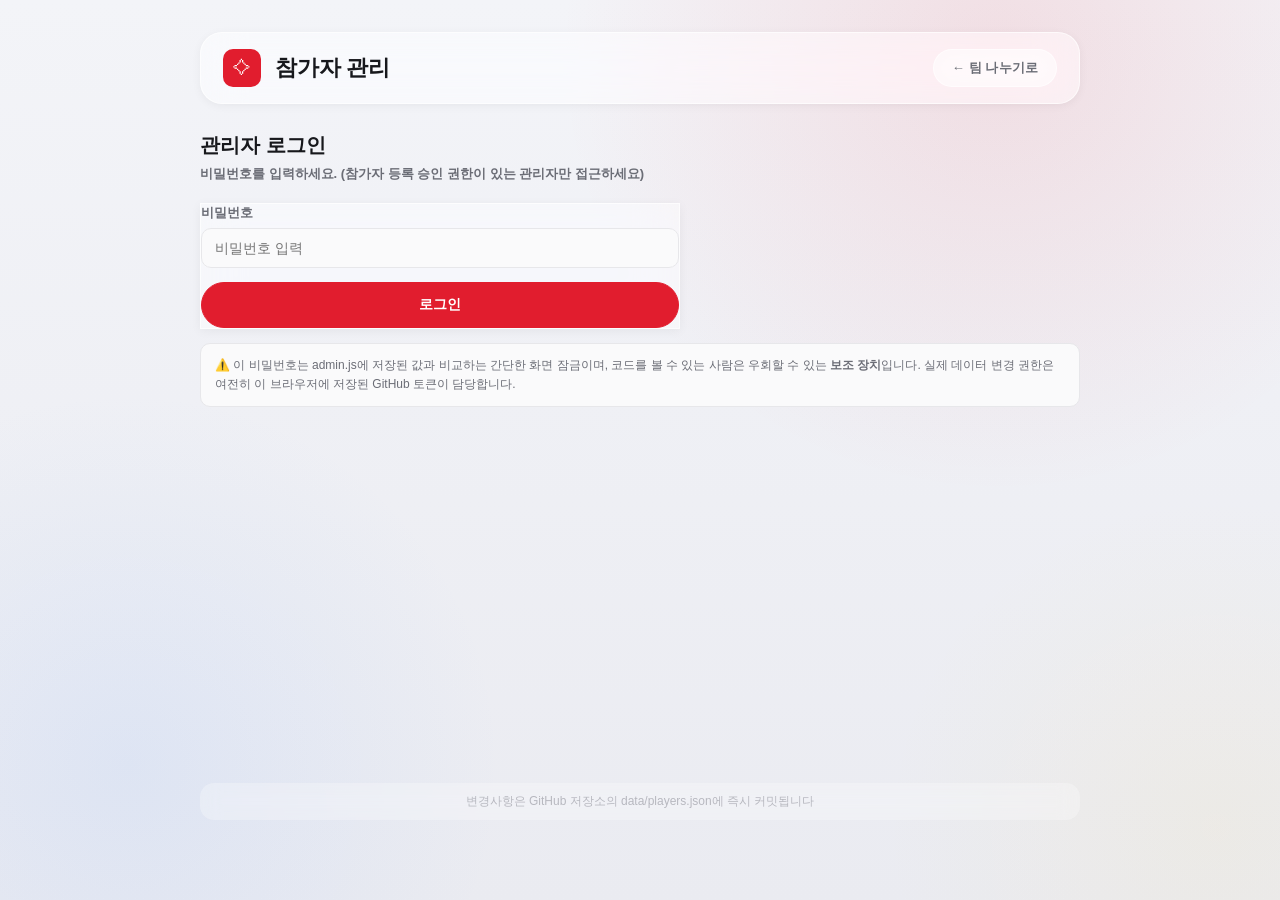
==== commit 7d5b1102: "Add files via upload" ====
--- a/admin.html
+++ b/admin.html
@@ -122,21 +122,6 @@
     <footer class="app-footer">변경사항은 GitHub 저장소의 data/players.json에 즉시 커밋됩니다</footer>
   </div>
 
-<script>
-(function(){
-  var root = document.documentElement;
-  var raf = null, lastX = window.innerWidth*0.6, lastY = window.innerHeight*0.1;
-  function apply(){
-    root.style.setProperty('--mx', (lastX / window.innerWidth * 100).toFixed(2) + '%');
-    root.style.setProperty('--my', (lastY / window.innerHeight * 100).toFixed(2) + '%');
-    raf = null;
-  }
-  window.addEventListener('pointermove', function(e){
-    lastX = e.clientX; lastY = e.clientY;
-    if(!raf) raf = requestAnimationFrame(apply);
-  }, { passive:true });
-})();
-</script>
 <script src="github-api.js"></script>
 <script src="admin.js"></script>
 </body>
--- a/style.css
+++ b/style.css
@@ -10,12 +10,10 @@
   --radius: 14px;
   --font-display: 'Space Grotesk', 'Pretendard', -apple-system, sans-serif;
   --font-body: 'Inter', 'Pretendard', -apple-system, sans-serif;
-  --mx: 60%;
-  --my: 10%;
   --glass-bg: rgba(255,255,255,0.5);
   --glass-bg-strong: rgba(255,255,255,0.68);
   --glass-border: rgba(255,255,255,0.65);
-  --glass-shadow: 0 8px 28px rgba(15,16,20,0.09), inset 0 1px 0 rgba(255,255,255,0.65), inset 0 -1px 0 rgba(15,16,20,0.03);
+  --glass-shadow: 0 2px 10px rgba(15,16,20,0.05);
   --glass-blur: blur(20px) saturate(180%);
 }
 
@@ -36,13 +34,12 @@
 }
 body{
   background:
-    radial-gradient(760px circle at var(--mx) var(--my), rgba(225,29,46,0.16), transparent 58%),
-    radial-gradient(680px circle at 12% 85%, rgba(99,158,255,0.14), transparent 55%),
-    radial-gradient(600px circle at 92% 92%, rgba(255,214,92,0.12), transparent 55%),
+    radial-gradient(760px circle at 78% 6%, rgba(225,29,46,0.10), transparent 58%),
+    radial-gradient(680px circle at 10% 85%, rgba(99,158,255,0.10), transparent 55%),
+    radial-gradient(600px circle at 95% 92%, rgba(255,214,92,0.08), transparent 55%),
     linear-gradient(180deg, #F3F4F8 0%, #EAEBF1 100%);
   background-attachment:fixed;
   min-height:100vh;
-  transition:background .05s linear;
 }
 
 .app{
@@ -1349,11 +1346,11 @@
   -webkit-backdrop-filter:blur(30px) saturate(180%);
   border:1px solid rgba(255,255,255,0.55);
   border-radius:22px;
-  max-width:1080px;
-  width:96%;
+  max-width:1320px;
+  width:96vw;
   max-height:88vh;
   overflow-y:auto;
-  padding:28px 30px 24px;
+  padding:28px 32px 24px;
   box-shadow:0 24px 70px rgba(15,16,20,0.28), inset 0 1px 0 rgba(255,255,255,0.6);
   animation:balanceRiseIn .22s cubic-bezier(.2,.8,.2,1);
 }
@@ -1396,8 +1393,8 @@
 }
 .balance-options{
   display:grid;
-  grid-template-columns:repeat(3, minmax(260px, 1fr));
-  gap:16px;
+  grid-template-columns:repeat(3, minmax(0, 1fr));
+  gap:18px;
 }
 @media (max-width:900px){
   .balance-options{grid-template-columns:1fr;}
@@ -1473,10 +1470,9 @@
   text-align:center;
 }
 .balance-option-player .bp-name{
-  overflow-wrap:anywhere;
-  word-break:break-word;
-  white-space:normal;
-  line-height:1.35;
+  overflow:hidden;
+  text-overflow:ellipsis;
+  white-space:nowrap;
 }
 .balance-option-player.is-captain .bp-name{font-weight:700;}
 .balance-option-player .bp-tier{display:flex; align-items:center; flex-shrink:0;}
@@ -1489,8 +1485,9 @@
 }
 
 /* ============================================================
-   GLASSMORPHISM (Liquid Glass) — 전체 표면 오버라이드
-   iOS 26 스타일: 반투명 유리 표면 + 커서를 따라다니는 빛 반사
+   GLASSMORPHISM (Flat Liquid Glass)
+   - 커다란 커서추적 원형 하이라이트 제거, 플랫한 유리 표면
+   - 버튼은 hover 시에만 미세한 광택이 대각선으로 스치는 인터랙션
    ============================================================ */
 
 .app-header{
@@ -1509,12 +1506,10 @@
   backdrop-filter:blur(10px) saturate(160%);
   -webkit-backdrop-filter:blur(10px) saturate(160%);
   border:1px solid rgba(255,255,255,0.55);
-  box-shadow:inset 0 1px 0 rgba(255,255,255,0.5);
 }
 .step.active{
-  background:linear-gradient(135deg, #FF4757, var(--red) 60%, var(--red-dark));
-  border-color:rgba(255,255,255,0.35);
-  box-shadow:0 4px 14px rgba(225,29,46,0.35), inset 0 1px 0 rgba(255,255,255,0.5);
+  background:var(--red);
+  border-color:var(--red);
 }
 
 .player-card{
@@ -1522,31 +1517,29 @@
   backdrop-filter:blur(16px) saturate(170%);
   -webkit-backdrop-filter:blur(16px) saturate(170%);
   border:1px solid var(--glass-border);
-  box-shadow:0 4px 16px rgba(15,16,20,0.06), inset 0 1px 0 rgba(255,255,255,0.55);
+  box-shadow:var(--glass-shadow);
 }
 .player-card:hover{
   background:rgba(255,255,255,0.62);
-  box-shadow:0 8px 22px rgba(15,16,20,0.09), inset 0 1px 0 rgba(255,255,255,0.6);
 }
 .player-card.checked{
-  background:rgba(225,29,46,0.14);
+  background:rgba(225,29,46,0.13);
   border-color:rgba(225,29,46,0.45);
-  box-shadow:0 6px 18px rgba(225,29,46,0.16), inset 0 1px 0 rgba(255,255,255,0.4);
-}
-
+}
+
+/* ---- 플랫 버튼 (튀어나와 보이는 입체감 제거) ---- */
 .btn-primary{
-  background:linear-gradient(155deg, #FF4E5E 0%, var(--red) 55%, var(--red-dark) 100%);
-  border:1px solid rgba(255,255,255,0.3);
-  box-shadow:0 8px 22px rgba(225,29,46,0.32), inset 0 1px 0 rgba(255,255,255,0.5);
+  background:var(--red);
+  border:1px solid var(--red);
+  box-shadow:none;
 }
 .btn-primary:hover:not(:disabled){
-  background:linear-gradient(155deg, #FF5C6B 0%, #D91C2C 55%, var(--red-dark) 100%);
-  box-shadow:0 10px 26px rgba(225,29,46,0.4), inset 0 1px 0 rgba(255,255,255,0.55);
+  background:var(--red-dark);
 }
 .btn-primary:disabled{
-  background:rgba(240,183,188,0.7);
+  background:#F0B7BC;
+  border-color:#F0B7BC;
   box-shadow:none;
-  border-color:rgba(255,255,255,0.2);
 }
 
 .btn-ghost,
@@ -1554,15 +1547,14 @@
   background:rgba(255,255,255,0.42);
   backdrop-filter:blur(14px) saturate(170%);
   -webkit-backdrop-filter:blur(14px) saturate(170%);
-  border:1.5px solid rgba(255,255,255,0.55);
-  box-shadow:inset 0 1px 0 rgba(255,255,255,0.55), 0 2px 8px rgba(15,16,20,0.04);
+  border:1.5px solid rgba(255,255,255,0.6);
+  box-shadow:none;
 }
 .btn-ghost:hover:not(:disabled),
 .mini-btn:hover{
   background:rgba(255,255,255,0.65);
   border-color:var(--red);
   color:var(--red);
-  box-shadow:inset 0 1px 0 rgba(255,255,255,0.7), 0 6px 16px rgba(225,29,46,0.12);
 }
 
 .team-col{
@@ -1586,7 +1578,7 @@
   backdrop-filter:blur(14px) saturate(170%);
   -webkit-backdrop-filter:blur(14px) saturate(170%);
   border:1px solid var(--glass-border);
-  box-shadow:0 4px 14px rgba(15,16,20,0.05), inset 0 1px 0 rgba(255,255,255,0.5);
+  box-shadow:none;
 }
 
 .admin-table-wrap,
@@ -1612,99 +1604,115 @@
 }
 
 .search-dropdown{
-  background:rgba(255,255,255,0.72);
+  background:rgba(255,255,255,0.8);
   backdrop-filter:blur(24px) saturate(180%);
   -webkit-backdrop-filter:blur(24px) saturate(180%);
   border:1px solid var(--glass-border);
-  box-shadow:0 14px 34px rgba(15,16,20,0.14);
+  box-shadow:0 10px 28px rgba(15,16,20,0.12);
 }
 
 .tier-panel-inner{
-  background:rgba(255,255,255,0.55);
+  background:rgba(255,255,255,0.6);
   backdrop-filter:blur(18px) saturate(170%);
   -webkit-backdrop-filter:blur(18px) saturate(170%);
   border:1px solid var(--glass-border);
 }
 
 .app-footer{
-  background:rgba(255,255,255,0.32);
+  background:rgba(255,255,255,0.28);
   backdrop-filter:blur(10px);
   -webkit-backdrop-filter:blur(10px);
   border-radius:14px;
   padding:10px 14px;
 }
 
+/* ---- 게임설정 화면: 바깥 상자 테두리 제거, 내부 카드만 유리 표면 ---- */
 .map-picker-wrap,
-.map-result-wrap,
-.bo-select .bo-btn{
+.map-result-wrap{
+  background:transparent;
+  border:none;
+  box-shadow:none;
+}
+.map-picker-col{
   background:rgba(255,255,255,0.4);
   backdrop-filter:blur(16px) saturate(170%);
   -webkit-backdrop-filter:blur(16px) saturate(170%);
   border:1px solid var(--glass-border);
-}
-
-/* 커서를 따라 흐르는 유리 반사광 — 각 유리 표면 위에 얹히는 하이라이트 */
-.app-header,
-.player-card,
+  box-shadow:var(--glass-shadow);
+}
+.map-chip{
+  background:rgba(255,255,255,0.55);
+  border:1.5px solid var(--glass-border);
+}
+.map-chip.active{
+  background:var(--red);
+  border-color:var(--red);
+}
+
+/* ---- 맵/세트 결과 리스트: 흰 박스 테두리 제거, 유리 표면으로 통일 ---- */
+.map-result-item{
+  background:rgba(255,255,255,0.45);
+  backdrop-filter:blur(14px) saturate(170%);
+  -webkit-backdrop-filter:blur(14px) saturate(170%);
+  border:1px solid var(--glass-border);
+}
+.map-result-item.spinning{
+  background:rgba(255,255,255,0.55);
+}
+.map-result-item.revealed{
+  border:none;
+}
+
+.side-result-item{
+  background:rgba(255,255,255,0.5);
+  backdrop-filter:blur(12px) saturate(160%);
+  -webkit-backdrop-filter:blur(12px) saturate(160%);
+}
+.side-result-item.attack,
+.side-result-item.defense{
+  backdrop-filter:none;
+  -webkit-backdrop-filter:none;
+}
+
+/* ---- 결과 화면: 흰 배경/테두리 제거, 유리 표면으로 ---- */
+.result-col{
+  background:rgba(255,255,255,0.42);
+  backdrop-filter:blur(18px) saturate(170%);
+  -webkit-backdrop-filter:blur(18px) saturate(170%);
+  border:1px solid var(--glass-border);
+  box-shadow:var(--glass-shadow);
+}
+.side-badge{
+  background:rgba(255,255,255,0.5);
+}
+.final-result-capture{
+  background:transparent;
+  padding:0;
+}
+
+/* ---- 버튼 호버 시 스치는 미세 광택 (마우스 위치가 아닌, 상호작용에 반응) ---- */
 .btn-primary,
 .btn-ghost,
-.mini-btn,
-.team-col,
-.tag-chip,
-.unassigned-chip,
-.admin-table-wrap,
-.pending-card,
-.temp-add-panel,
-.balance-overlay-inner,
-.balance-option{
+.mini-btn{
   position:relative;
-  isolation:isolate;
-}
-.app-header::before,
-.player-card::before,
-.btn-primary::before,
-.btn-ghost::before,
-.mini-btn::before,
-.team-col::before,
-.tag-chip::before,
-.unassigned-chip::before,
-.admin-table-wrap::before,
-.pending-card::before,
-.temp-add-panel::before,
-.balance-overlay-inner::before,
-.balance-option::before{
+  overflow:hidden;
+}
+.btn-primary::after,
+.btn-ghost::after,
+.mini-btn::after{
   content:"";
   position:absolute;
-  inset:0;
-  border-radius:inherit;
-  background:radial-gradient(420px circle at var(--mx) var(--my), rgba(255,255,255,0.55), transparent 60%);
-  background-attachment:fixed;
-  mix-blend-mode:overlay;
-  opacity:0.55;
+  top:0;
+  left:-60%;
+  width:40%;
+  height:100%;
+  background:linear-gradient(115deg, transparent, rgba(255,255,255,0.55), transparent);
+  transform:skewX(-18deg);
   pointer-events:none;
-  z-index:-1;
-}
-.btn-primary::before{
-  background:radial-gradient(420px circle at var(--mx) var(--my), rgba(255,255,255,0.75), transparent 60%);
-  background-attachment:fixed;
-  mix-blend-mode:soft-light;
-  opacity:0.7;
-}
-
-@media (max-width:640px){
-  .app-header,
-  .player-card,
-  .btn-primary,
-  .btn-ghost,
-  .mini-btn,
-  .team-col,
-  .tag-chip,
-  .unassigned-chip,
-  .admin-table-wrap,
-  .pending-card,
-  .temp-add-panel,
-  .balance-overlay-inner,
-  .balance-option{
-    isolation:auto;
-  }
-}
+  transition:left .5s ease;
+}
+.btn-primary:hover::after,
+.btn-ghost:hover::after,
+.mini-btn:hover::after{
+  left:130%;
+}
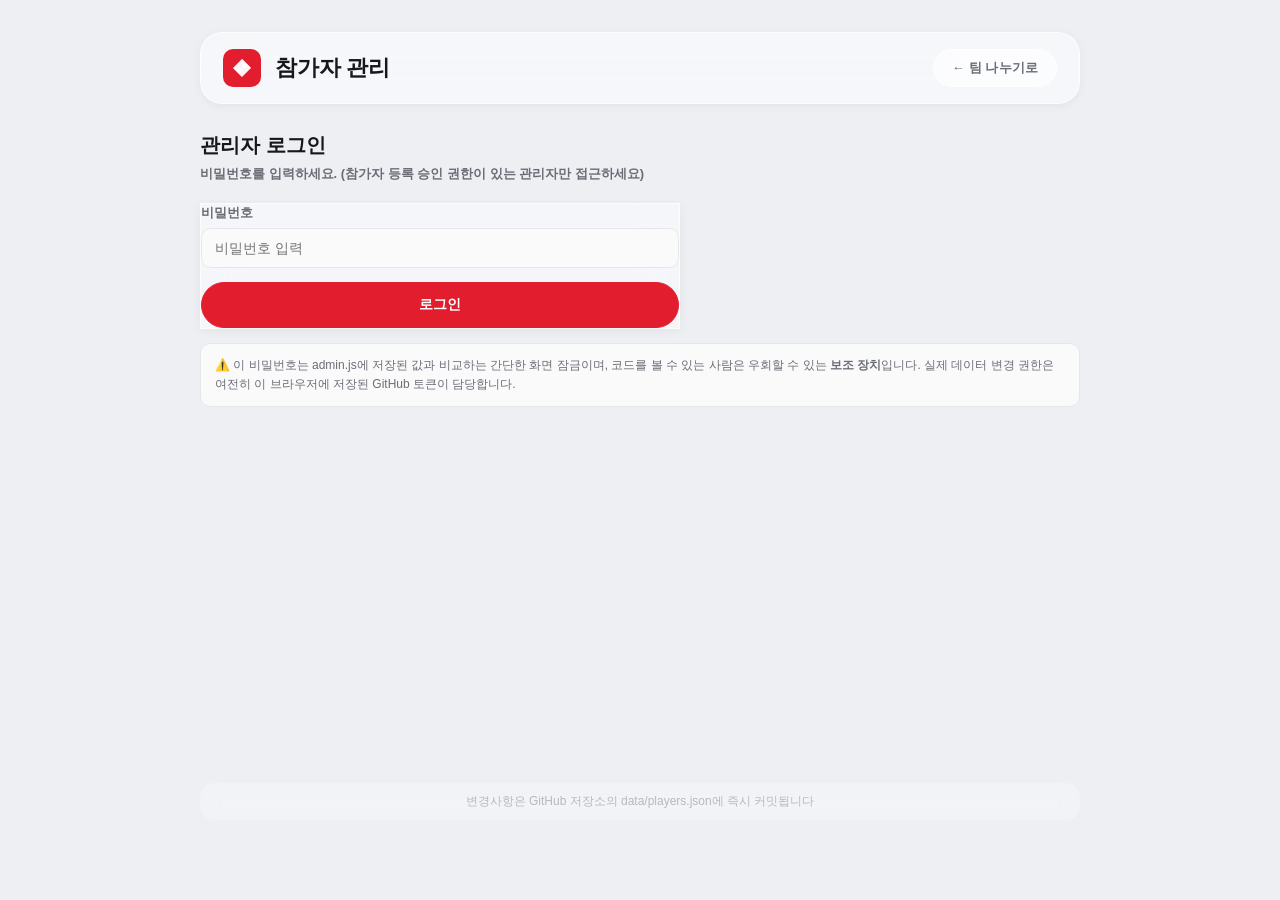
==== commit 5a544e96: "Add files via upload" ====
--- a/admin.html
+++ b/admin.html
@@ -11,7 +11,7 @@
   <div class="app">
 
     <header class="app-header">
-      <div class="logo-mark">⟡</div>
+      <div class="logo-mark"><svg class="logo-svg" width="20" height="20" viewBox="0 0 20 20" fill="none" xmlns="http://www.w3.org/2000/svg" aria-hidden="true"><path d="M10 1L19 10L10 19L1 10Z" fill="#FFFFFF" fill-opacity="0.95"/><path d="M10 1L19 10L10 10Z" fill="#FFFFFF"/><path d="M1 10L10 10L10 19Z" fill="#FFFFFF" fill-opacity="0.5"/></svg></div>
       <h1>참가자 관리</h1>
       <a href="index.html" class="btn btn-ghost" style="text-decoration:none; padding:9px 18px; font-size:13px;">← 팀 나누기로</a>
     </header>
--- a/style.css
+++ b/style.css
@@ -33,12 +33,7 @@
   min-height:100%;
 }
 body{
-  background:
-    radial-gradient(760px circle at 78% 6%, rgba(225,29,46,0.10), transparent 58%),
-    radial-gradient(680px circle at 10% 85%, rgba(99,158,255,0.10), transparent 55%),
-    radial-gradient(600px circle at 95% 92%, rgba(255,214,92,0.08), transparent 55%),
-    linear-gradient(180deg, #F3F4F8 0%, #EAEBF1 100%);
-  background-attachment:fixed;
+  background:#EEEFF3;
   min-height:100vh;
 }
 
@@ -64,14 +59,19 @@
 .logo-mark{
   width:38px;
   height:38px;
+  min-width:38px;
   border-radius:10px;
   background:var(--red);
   color:#fff;
   display:flex;
   align-items:center;
   justify-content:center;
-  font-size:20px;
-  font-family:var(--font-display);
+  flex-shrink:0;
+}
+.logo-mark .logo-svg{
+  display:block;
+  width:20px;
+  height:20px;
 }
 .app-header h1{
   font-family:var(--font-display);
@@ -182,6 +182,14 @@
 .player-name{
   font-size:14px;
   font-weight:600;
+  display:flex;
+  align-items:center;
+  gap:5px;
+  min-width:0;
+  flex:1;
+}
+.player-tag-text{
+  max-width:15.5ch;
   overflow:hidden;
   text-overflow:ellipsis;
   white-space:nowrap;
@@ -353,6 +361,8 @@
   border:1.5px solid var(--line);
   font-size:13px;
   font-weight:600;
+  width:246px;
+  max-width:100%;
 }
 .mini-btn{
   border:1px solid var(--line);
@@ -625,14 +635,15 @@
 .png-logo-mark{
   width:30px;
   height:30px;
+  min-width:30px;
   border-radius:8px;
   background:var(--red);
   color:#fff;
   display:inline-flex;
   align-items:center;
   justify-content:center;
-  font-size:16px;
-}
+}
+.png-logo-mark svg{display:block; width:16px; height:16px;}
 .png-date{
   font-size:13px;
   font-weight:700;
@@ -880,6 +891,19 @@
 }
 @media (max-width:640px){
   .admin-row.no-delete{grid-template-columns:1fr 1fr;}
+}
+@media (max-width:520px){
+  .admin-table-wrap{overflow-x:auto;}
+  .admin-table-head,
+  .admin-row{
+    grid-template-columns:150px 110px 130px 44px;
+    min-width:454px;
+  }
+  .admin-table-head.no-delete,
+  .admin-row.no-delete{
+    grid-template-columns:150px 110px 130px;
+    min-width:410px;
+  }
 }
 
 /* ---- PENDING REGISTRATION APPROVAL LIST ---- */
@@ -1135,6 +1159,15 @@
 .player-name, .chip-top span {
   display: flex;
   align-items: center;
+  gap:5px;
+  min-width:0;
+  flex:1;
+}
+.chip-name{
+  max-width:15.5ch;
+  overflow:hidden;
+  text-overflow:ellipsis;
+  white-space:nowrap;
 }
 
 /* ---- SEARCH BAR ---- */
@@ -1399,6 +1432,11 @@
 @media (max-width:900px){
   .balance-options{grid-template-columns:1fr;}
 }
+@media (max-width:520px){
+  .balance-overlay{padding:12px;}
+  .balance-overlay-inner{padding:18px 16px 16px; border-radius:16px;}
+  .balance-overlay-head h3{font-size:16px;}
+}
 .balance-option{
   position:relative;
   border:1px solid rgba(23,24,28,0.08);
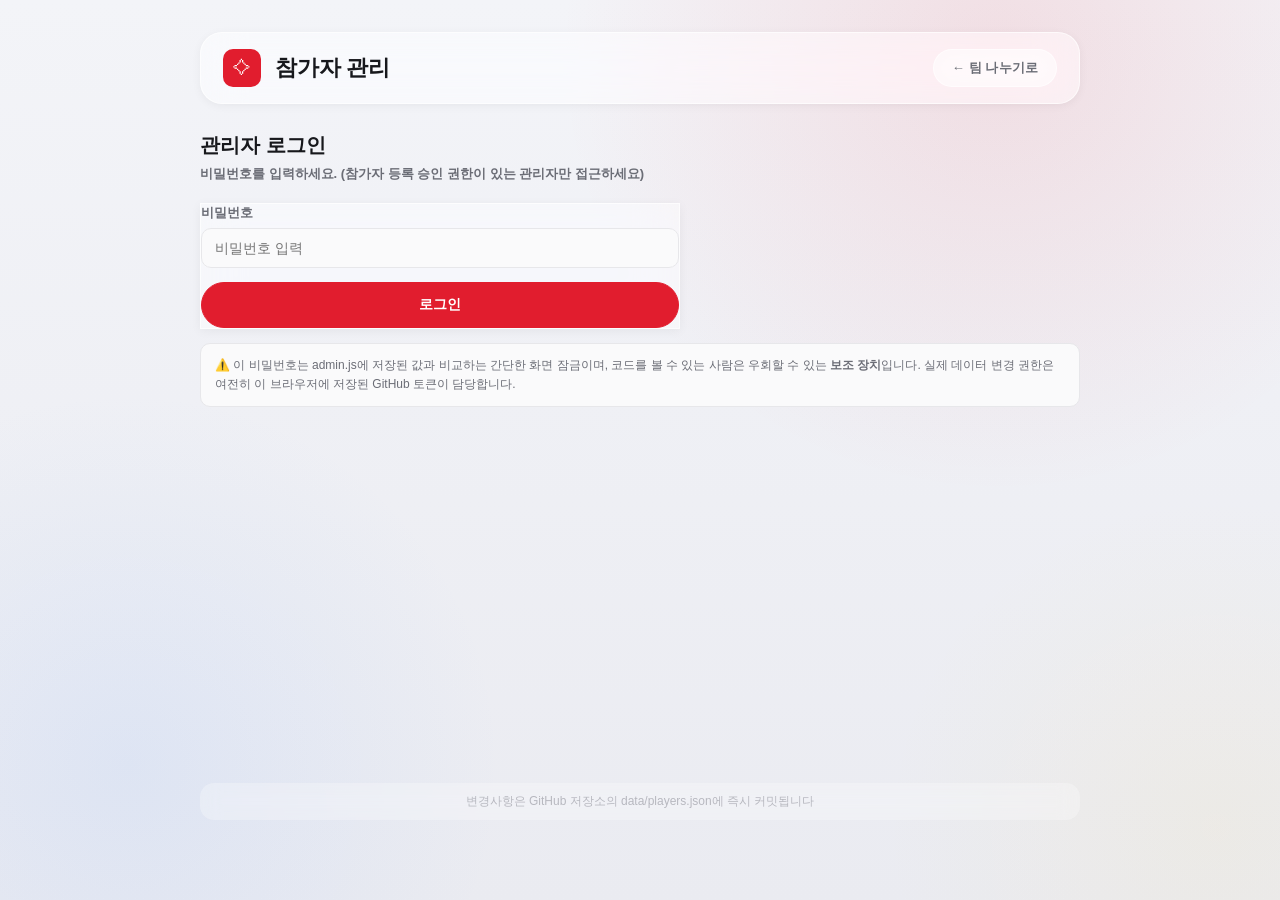
==== commit 6c8447d7: "Add files via upload" ====
--- a/admin.html
+++ b/admin.html
@@ -11,7 +11,7 @@
   <div class="app">
 
     <header class="app-header">
-      <div class="logo-mark"><svg class="logo-svg" width="20" height="20" viewBox="0 0 20 20" fill="none" xmlns="http://www.w3.org/2000/svg" aria-hidden="true"><path d="M10 1L19 10L10 19L1 10Z" fill="#FFFFFF" fill-opacity="0.95"/><path d="M10 1L19 10L10 10Z" fill="#FFFFFF"/><path d="M1 10L10 10L10 19Z" fill="#FFFFFF" fill-opacity="0.5"/></svg></div>
+      <div class="logo-mark">⟡</div>
       <h1>참가자 관리</h1>
       <a href="index.html" class="btn btn-ghost" style="text-decoration:none; padding:9px 18px; font-size:13px;">← 팀 나누기로</a>
     </header>
--- a/style.css
+++ b/style.css
@@ -33,7 +33,12 @@
   min-height:100%;
 }
 body{
-  background:#EEEFF3;
+  background:
+    radial-gradient(760px circle at 78% 6%, rgba(225,29,46,0.10), transparent 58%),
+    radial-gradient(680px circle at 10% 85%, rgba(99,158,255,0.10), transparent 55%),
+    radial-gradient(600px circle at 95% 92%, rgba(255,214,92,0.08), transparent 55%),
+    linear-gradient(180deg, #F3F4F8 0%, #EAEBF1 100%);
+  background-attachment:fixed;
   min-height:100vh;
 }
 
@@ -59,19 +64,14 @@
 .logo-mark{
   width:38px;
   height:38px;
-  min-width:38px;
   border-radius:10px;
   background:var(--red);
   color:#fff;
   display:flex;
   align-items:center;
   justify-content:center;
-  flex-shrink:0;
-}
-.logo-mark .logo-svg{
-  display:block;
-  width:20px;
-  height:20px;
+  font-size:20px;
+  font-family:var(--font-display);
 }
 .app-header h1{
   font-family:var(--font-display);
@@ -182,14 +182,6 @@
 .player-name{
   font-size:14px;
   font-weight:600;
-  display:flex;
-  align-items:center;
-  gap:5px;
-  min-width:0;
-  flex:1;
-}
-.player-tag-text{
-  max-width:15.5ch;
   overflow:hidden;
   text-overflow:ellipsis;
   white-space:nowrap;
@@ -361,8 +353,6 @@
   border:1.5px solid var(--line);
   font-size:13px;
   font-weight:600;
-  width:246px;
-  max-width:100%;
 }
 .mini-btn{
   border:1px solid var(--line);
@@ -635,15 +625,14 @@
 .png-logo-mark{
   width:30px;
   height:30px;
-  min-width:30px;
   border-radius:8px;
   background:var(--red);
   color:#fff;
   display:inline-flex;
   align-items:center;
   justify-content:center;
-}
-.png-logo-mark svg{display:block; width:16px; height:16px;}
+  font-size:16px;
+}
 .png-date{
   font-size:13px;
   font-weight:700;
@@ -891,19 +880,6 @@
 }
 @media (max-width:640px){
   .admin-row.no-delete{grid-template-columns:1fr 1fr;}
-}
-@media (max-width:520px){
-  .admin-table-wrap{overflow-x:auto;}
-  .admin-table-head,
-  .admin-row{
-    grid-template-columns:150px 110px 130px 44px;
-    min-width:454px;
-  }
-  .admin-table-head.no-delete,
-  .admin-row.no-delete{
-    grid-template-columns:150px 110px 130px;
-    min-width:410px;
-  }
 }
 
 /* ---- PENDING REGISTRATION APPROVAL LIST ---- */
@@ -1159,15 +1135,6 @@
 .player-name, .chip-top span {
   display: flex;
   align-items: center;
-  gap:5px;
-  min-width:0;
-  flex:1;
-}
-.chip-name{
-  max-width:15.5ch;
-  overflow:hidden;
-  text-overflow:ellipsis;
-  white-space:nowrap;
 }
 
 /* ---- SEARCH BAR ---- */
@@ -1432,11 +1399,6 @@
 @media (max-width:900px){
   .balance-options{grid-template-columns:1fr;}
 }
-@media (max-width:520px){
-  .balance-overlay{padding:12px;}
-  .balance-overlay-inner{padding:18px 16px 16px; border-radius:16px;}
-  .balance-overlay-head h3{font-size:16px;}
-}
 .balance-option{
   position:relative;
   border:1px solid rgba(23,24,28,0.08);
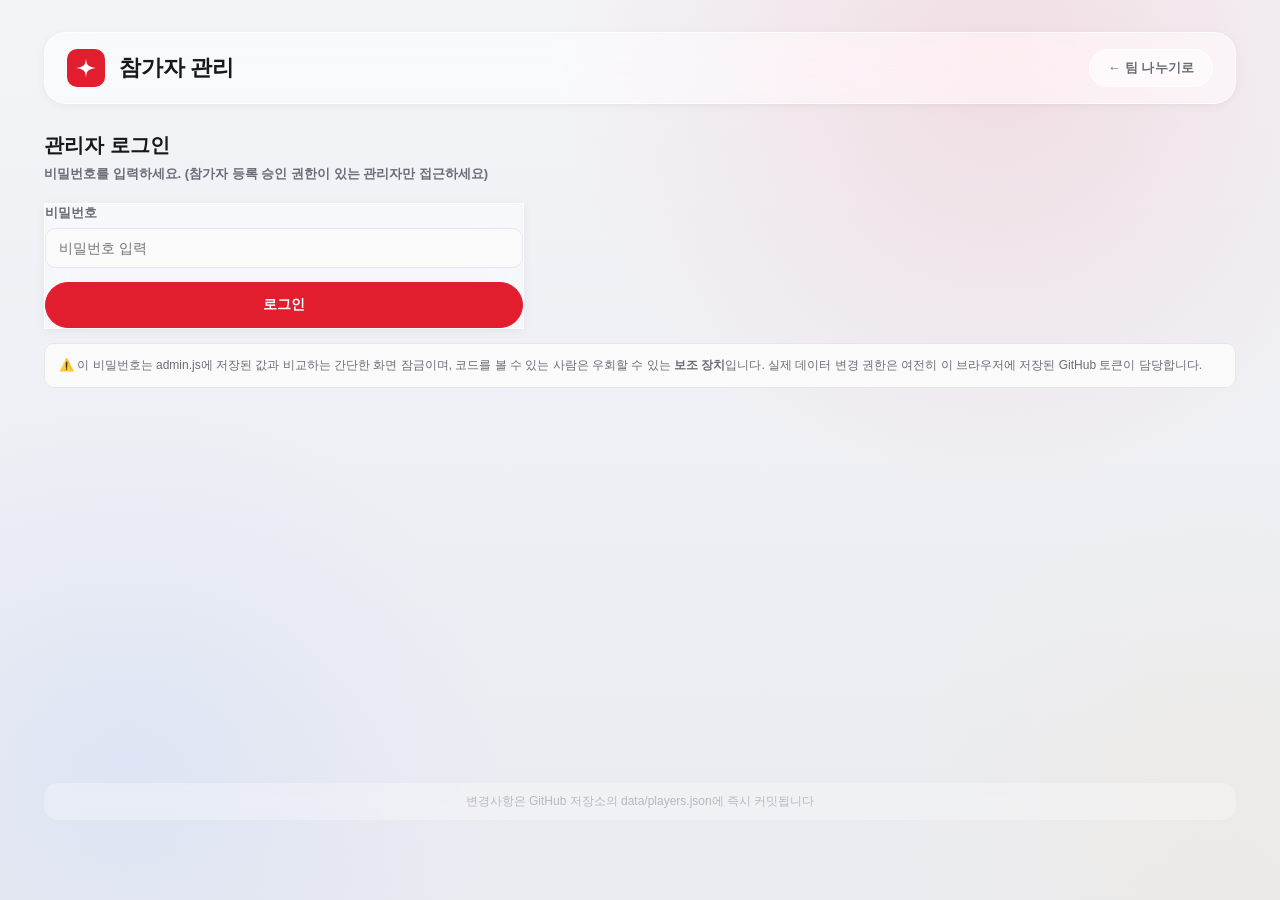
==== commit 3379f80e: "Add files via upload" ====
--- a/admin.html
+++ b/admin.html
@@ -4,6 +4,7 @@
 <meta charset="UTF-8" />
 <meta name="viewport" content="width=device-width, initial-scale=1.0" />
 <title>참가자 관리 · MatchSplit</title>
+<link rel="icon" type="image/svg+xml" href="favicon.svg" />
 <link rel="stylesheet" href="style.css" />
 </head>
 <body>
@@ -11,7 +12,7 @@
   <div class="app">
 
     <header class="app-header">
-      <div class="logo-mark">⟡</div>
+      <div class="logo-mark"><svg viewBox="0 0 24 24" width="20" height="20" fill="currentColor" aria-hidden="true"><path d="M12 0C12.6 7.7 13.4 10.6 24 12C13.4 13.4 12.6 16.3 12 24C11.4 16.3 10.6 13.4 0 12C10.6 10.6 11.4 7.7 12 0Z"/></svg></div>
       <h1>참가자 관리</h1>
       <a href="index.html" class="btn btn-ghost" style="text-decoration:none; padding:9px 18px; font-size:13px;">← 팀 나누기로</a>
     </header>
--- a/style.css
+++ b/style.css
@@ -43,9 +43,9 @@
 }
 
 .app{
-  max-width:920px;
+  max-width:1240px;
   margin:0 auto;
-  padding:32px 20px 80px;
+  padding:32px 24px 80px;
   min-height:100vh;
   display:flex;
   flex-direction:column;
@@ -131,26 +131,35 @@
 
 /* PLAYER GRID */
 .player-grid{
-  display:grid;
-  grid-template-columns:repeat(4, 1fr);
+  display:flex;
+  flex-wrap:wrap;
+  justify-content:center;
   gap:10px;
   margin-bottom:28px;
 }
-@media (max-width:640px){
-  .player-grid{grid-template-columns:repeat(2, 1fr);}
-}
 
 .player-card{
   display:flex;
   align-items:center;
-  gap:10px;
-  padding:12px 14px;
+  gap:12px;
+  padding:16px 18px;
   border:1.5px solid var(--line);
   border-radius:var(--radius);
   background:var(--bg-alt);
   cursor:pointer;
   transition:border-color .15s, background .15s, transform .1s;
   user-select:none;
+  flex:0 0 auto;
+  width:calc(25% - 7.5px);
+  max-width:100%;
+  min-height:56px;
+  box-sizing:border-box;
+}
+@media (max-width:900px){
+  .player-card{width:calc(33.333% - 6.7px);}
+}
+@media (max-width:640px){
+  .player-card{width:calc(50% - 5px);}
 }
 .player-card:hover{border-color:#D8D9DE;}
 .player-card.checked{
@@ -172,6 +181,7 @@
   align-items:center;
   justify-content:center;
   transition:all .15s;
+  flex-shrink:0;
 }
 .player-card.checked .checkbox{
   background:var(--red);
@@ -182,9 +192,12 @@
 .player-name{
   font-size:14px;
   font-weight:600;
-  overflow:hidden;
-  text-overflow:ellipsis;
-  white-space:nowrap;
+  white-space:normal;
+  word-break:keep-all;
+  overflow-wrap:break-word;
+  line-height:1.4;
+  flex-wrap:wrap;
+  row-gap:4px;
 }
 
 /* NAV */
@@ -397,7 +410,7 @@
   transition:all .2s;
 }
 .side-badge.attack{background:var(--red); color:#fff;}
-.side-badge.defense{background:var(--ink); color:#fff;}
+.side-badge.defense{background:#1B1C20; color:#fff;}
 .result-col .team-list{text-align:left;}
 
 /* GAME SETUP SCREEN */
@@ -478,6 +491,7 @@
 .map-chip:disabled{opacity:0.35; cursor:not-allowed;}
 
 .map-result-wrap{margin-bottom:20px;}
+.t-add-map-result-list{margin-top:18px;}
 .map-result-list{
   display:flex;
   flex-direction:column;
@@ -531,7 +545,7 @@
   white-space:nowrap;
 }
 .map-side-pill.attack{background:var(--red); color:#fff;}
-.map-side-pill.defense{background:var(--ink); color:#fff;}
+.map-side-pill.defense{background:#1B1C20; color:#fff;}
 
 .map-result-item.spinning{
   background:var(--bg-alt);
@@ -548,7 +562,6 @@
   100%{transform:translateY(3px); opacity:0.5;}
 }
 .map-result-item.revealed{
-  animation:mapRevealPop .32s cubic-bezier(.34,1.56,.64,1);
   border:none;
   color:#fff;
   min-height:56px;
@@ -556,11 +569,54 @@
 .map-result-item.revealed .map-result-game{color:rgba(255,255,255,0.78);}
 .map-result-item.revealed .map-result-name{color:#fff; text-shadow:0 1px 3px rgba(0,0,0,0.35);}
 .map-result-item.revealed .map-side-pill:not(.attack):not(.defense){background:rgba(255,255,255,0.16); color:#fff;}
+.map-result-item.reveal-pop{
+  animation:mapRevealPop .32s cubic-bezier(.34,1.56,.64,1);
+}
 @keyframes mapRevealPop{
   0%{transform:scale(0.9); opacity:0.3;}
   60%{transform:scale(1.03); opacity:1;}
   100%{transform:scale(1); opacity:1;}
 }
+
+.t-map-box-wrap{
+  border-radius:10px;
+  overflow:hidden;
+}
+.t-map-box{
+  cursor:pointer;
+  margin-bottom:0;
+  transition:filter .15s ease;
+}
+.t-map-box:hover{filter:brightness(1.05);}
+.t-map-box-wrap.expanded .t-map-box{
+  border-radius:10px 10px 0 0;
+}
+.map-set-winner-pill{
+  font-size:10px;
+  font-weight:800;
+  padding:3px 9px;
+  border-radius:999px;
+  background:linear-gradient(135deg,#FFE58A,#FFC93C);
+  color:#5C4300;
+  white-space:nowrap;
+  box-shadow:0 1px 3px rgba(0,0,0,0.22), inset 0 1px 0 rgba(255,255,255,0.5);
+}
+.t-set-kda-panel{
+  border:1px solid var(--line);
+  border-top:none;
+  border-radius:0 0 10px 10px;
+  padding:14px;
+  background:var(--bg);
+  overflow:hidden;
+}
+.t-set-kda-panel.slide-in{
+  animation:tSetPanelSlide .28s cubic-bezier(.2,.7,.3,1);
+}
+@keyframes tSetPanelSlide{
+  0%{opacity:0; max-height:0; padding-top:0; padding-bottom:0; transform:translateY(-10px);}
+  100%{opacity:1; max-height:600px; padding-top:14px; padding-bottom:14px; transform:translateY(0);}
+}
+.t-set-winner-btn{ min-width:100px; }
 
 .side-result-item{
   border:none;
@@ -589,7 +645,7 @@
   color:var(--ink-soft);
 }
 .side-result-item.attack{background:var(--red); color:#fff;}
-.side-result-item.defense{background:var(--ink); color:#fff;}
+.side-result-item.defense{background:#1B1C20; color:#fff;}
 
 .final-result-capture{
   background:#fff;
@@ -671,7 +727,7 @@
   color:var(--ink-soft);
 }
 .png-team-side.attack{background:var(--red); color:#fff;}
-.png-team-side.defense{background:var(--ink); color:#fff;}
+.png-team-side.defense{background:#1B1C20; color:#fff;}
 .png-player-list{
   display:flex;
   flex-direction:column;
@@ -1144,7 +1200,7 @@
   max-width: 480px;
   margin: 0 auto 28px auto;
 }
-#playerSearch {
+.player-search-input {
   width: 100%;
   padding: 16px 24px;
   font-family: var(--font-body);
@@ -1157,12 +1213,12 @@
   outline: none;
   transition: border-color 0.2s, box-shadow 0.2s, background 0.2s;
 }
-#playerSearch:focus {
+.player-search-input:focus {
   background: var(--bg);
   border-color: var(--red);
   box-shadow: 0 0 0 4px var(--red-tint);
 }
-#playerSearch::placeholder {
+.player-search-input::placeholder {
   color: #A0A1AB;
   font-weight: 500;
 }
@@ -1716,3 +1772,777 @@
 .mini-btn:hover::after{
   left:130%;
 }
+
+/* ============================================================
+   대회모드 (TOURNAMENT MODE)
+   ============================================================ */
+.tournament-badge{
+  box-sizing:border-box;
+  align-self:stretch;
+  height:auto;
+  margin:0;
+  flex-shrink:0;
+  display:flex;
+  align-items:center;
+  justify-content:center;
+  padding:0 22px;
+  border-radius:22px;
+  background:var(--glass-bg);
+  backdrop-filter:var(--glass-blur);
+  -webkit-backdrop-filter:var(--glass-blur);
+  border:1px solid var(--glass-border);
+  box-shadow:var(--glass-shadow);
+  color:#c8172a;
+  font-family:var(--font-display);
+  font-weight:700;
+  font-size:13px;
+  line-height:1;
+  letter-spacing:0.02em;
+  cursor:pointer;
+  transition:transform .15s ease, box-shadow .15s ease;
+}
+.tournament-badge:hover{
+  transform:translateY(-1px);
+  box-shadow:0 4px 14px rgba(225,29,46,0.35);
+}
+.tournament-badge.hidden{ display:none; }
+
+/* login modal */
+.tournament-login-overlay{
+  position:fixed; inset:0;
+  background:rgba(20,10,10,0.45);
+  display:flex; align-items:center; justify-content:center;
+  z-index:999;
+  backdrop-filter:blur(6px);
+}
+.tournament-login-overlay.hidden{ display:none; }
+.tournament-login-box{
+  width:320px;
+  background:linear-gradient(160deg,#ffffff,#fff5f6);
+  border:1px solid #ffd3d7;
+  border-radius:16px;
+  padding:26px;
+  color:#241417;
+  box-shadow:0 20px 60px rgba(120,10,20,0.22);
+}
+.tournament-login-box h3{
+  margin:0 0 6px;
+  font-family:var(--font-display);
+  color:#e11d2e;
+}
+.tournament-login-box input{
+  width:100%;
+  margin-top:14px;
+  padding:11px 12px;
+  border-radius:8px;
+  border:1.5px solid #f0c3c7;
+  background:#fffbfb;
+  color:#241417;
+  font-size:14px;
+}
+.tournament-login-box input:focus{
+  outline:none;
+  border-color:#e11d2e;
+  box-shadow:0 0 0 3px rgba(225,29,46,0.12);
+}
+.tournament-login-box .nav-row{ margin-top:16px; }
+
+.tournament-login-box .nav-row{
+  flex-direction:column;
+  align-items:stretch;
+}
+.tournament-login-box .nav-row button{
+  width:100%;
+}
+#btnTournamentViewerEnter{
+  background:#fff;
+  border:1.5px solid #e11d2e;
+  color:#e11d2e;
+  font-weight:600;
+}
+#btnTournamentViewerEnter:hover:not(:disabled){
+  background:#fff5f6;
+  border-color:#c8172a;
+  color:#c8172a;
+}
+
+.tournament-admin-panel{
+  overflow:hidden;
+  max-height:0;
+  opacity:0;
+  transform:translateY(-6px);
+  transition:max-height 0.32s ease, opacity 0.28s ease, transform 0.28s ease, margin-top 0.32s ease;
+  margin-top:0;
+}
+.tournament-admin-panel.open{
+  max-height:220px;
+  opacity:1;
+  transform:translateY(0);
+  margin-top:6px;
+}
+.tournament-admin-panel .nav-row{ margin-top:14px; }
+
+/* 대회모드 진입 전환 - 단순 페이드 아웃/인 */
+.tournament-flip{
+  animation: tournamentFade 0.7s ease;
+}
+@keyframes tournamentFade{
+  0%{ opacity:1; }
+  48%{ opacity:0; }
+  52%{ opacity:0; }
+  100%{ opacity:1; }
+}
+
+/* black + red theme */
+body.tournament-theme{
+  --red: #FF2C3C;
+  --red-dark: #8C0F1C;
+  --red-tint: #2A0A0D;
+  --ink: #F2F2F5;
+  --ink-soft: #B9B4B6;
+  --line: #3A1418;
+  --bg: #0A0203;
+  --bg-alt: #150507;
+  --glass-bg: rgba(30,6,8,0.55);
+  --glass-bg-strong: rgba(30,6,8,0.75);
+  --glass-border: rgba(255,44,60,0.25);
+  --glass-shadow: 0 2px 18px rgba(0,0,0,0.5);
+  background:
+    radial-gradient(760px circle at 78% 6%, rgba(255,44,60,0.20), transparent 58%),
+    radial-gradient(680px circle at 10% 85%, rgba(140,15,28,0.18), transparent 55%),
+    linear-gradient(180deg, #0A0203 0%, #150507 100%) !important;
+  background-attachment:fixed;
+}
+body.tournament-theme .player-card,
+body.tournament-theme .team-list,
+body.tournament-theme .admin-row,
+body.tournament-theme .map-card{
+  border-color:var(--line);
+}
+body.tournament-theme .logo-mark{
+  background:var(--red);
+}
+body.tournament-theme .tournament-badge{
+  color:#ff5460;
+}
+body.tournament-theme .team-title.team-1{
+  background:rgba(255,44,60,0.18);
+  color:#ff8790;
+}
+body.tournament-theme .team-title.team-2{
+  background:rgba(255,255,255,0.10);
+  color:#f2f2f5;
+}
+body.tournament-theme .map-result-badge-team1{
+  background:rgba(255,44,60,0.18);
+  color:#ff8790;
+}
+body.tournament-theme .map-result-badge-team2{
+  background:rgba(255,255,255,0.10);
+  color:#f2f2f5;
+}
+
+.header-row{
+  display:flex;
+  align-items:stretch;
+  gap:12px;
+  margin-bottom:28px;
+}
+.header-row .app-header{
+  flex:1;
+  min-width:0;
+  margin-bottom:0;
+}
+
+/* ---------------- 대회모드: 목록 / 편집 그리드 ---------------- */
+.t-loading{ color:var(--ink-soft); padding:20px 0; }
+.t-local-note{
+  font-size:12.5px;
+  color:#ff8f97;
+  background:rgba(255,44,60,0.08);
+  border:1px solid rgba(255,44,60,0.25);
+  border-radius:10px;
+  padding:10px 14px;
+  margin-bottom:16px;
+}
+.tournament-list{
+  display:flex;
+  flex-direction:column;
+  gap:10px;
+  margin-bottom:16px;
+}
+.t-empty{
+  color:var(--ink-soft);
+  padding:24px 0;
+  text-align:center;
+}
+.tournament-box{
+  display:flex;
+  align-items:center;
+  justify-content:space-between;
+  gap:12px;
+  width:100%;
+  padding:16px 20px;
+  border-radius:14px;
+  border:1px solid var(--line);
+  background:var(--bg-alt);
+  cursor:pointer;
+  transition:border-color .15s ease, transform .15s ease;
+}
+.tournament-box:hover{
+  border-color:var(--red);
+  transform:translateY(-1px);
+}
+.tournament-box-name{
+  font-family:var(--font-display);
+  font-weight:700;
+  font-size:15px;
+}
+.tournament-edit-btn{
+  flex-shrink:0;
+  padding:8px 16px;
+  border-radius:8px;
+  border:1px solid var(--line);
+  background:var(--bg);
+  color:var(--ink);
+  font-size:13px;
+  font-weight:600;
+  cursor:pointer;
+}
+.tournament-edit-btn:hover{
+  border-color:var(--red);
+  color:var(--red);
+}
+.tournament-add-row{
+  margin-bottom:20px;
+  display:flex;
+  align-items:center;
+  flex-wrap:wrap;
+  gap:12px;
+}
+.tournament-add-row #btnExitTournament{
+  margin-left:auto;
+}
+.tournament-add-row .t-add-form{
+  flex-basis:100%;
+}
+.t-add-form{
+  display:flex;
+  gap:8px;
+  margin-top:10px;
+}
+.t-add-form.hidden{ display:none; }
+.t-add-form input{
+  flex:1;
+  padding:10px 12px;
+  border-radius:8px;
+  border:1px solid var(--line);
+  background:var(--bg);
+  color:var(--ink);
+  font-size:14px;
+}
+
+/* 멤버 선택: 한 줄에 한 명, 전체 너비 */
+.t-player-grid{
+  display:flex;
+  flex-direction:column;
+  gap:8px;
+  margin-bottom:20px;
+}
+.t-player-grid .player-card.t-full-row{
+  width:100%;
+  display:flex;
+  align-items:center;
+  gap:12px;
+}
+
+/* 팀 구성 그리드 */
+.t-assign-grid{
+  display:flex;
+  flex-direction:column;
+  gap:8px;
+  margin:16px 0 20px;
+}
+.t-assign-row{
+  display:flex;
+  align-items:center;
+  justify-content:space-between;
+  gap:12px;
+  padding:12px 16px;
+  border-radius:12px;
+  border:1px solid var(--line);
+  background:var(--bg-alt);
+  flex-wrap:wrap;
+}
+.t-player-label{
+  font-weight:600;
+  font-size:14px;
+  display:flex;
+  align-items:center;
+  gap:6px;
+}
+.t-team-pills{
+  display:flex;
+  gap:6px;
+  flex-wrap:wrap;
+}
+.t-team-pill{
+  width:32px;
+  height:32px;
+  border-radius:8px;
+  border:1px solid var(--line);
+  background:var(--bg);
+  color:var(--ink-soft);
+  font-weight:700;
+  font-size:13px;
+  cursor:pointer;
+}
+.t-team-pill.active{
+  background:var(--red);
+  border-color:var(--red);
+  color:#fff;
+}
+
+/* 대회모드 팀 수 선택 버튼 - 다크테마 대응 */
+body.tournament-theme .bo-btn{
+  background:var(--bg-alt);
+  color:var(--ink-soft);
+  border-color:var(--line);
+}
+body.tournament-theme .bo-btn.active{
+  background:var(--red);
+  border-color:var(--red);
+  color:#fff;
+}
+
+/* 대회모드 팀 상자 미리보기 */
+.t-team-preview{
+  display:grid;
+  grid-template-columns:repeat(3, 1fr);
+  gap:12px;
+  margin:20px 0;
+}
+.t-team-card{
+  border:1.5px solid var(--line);
+  border-radius:var(--radius);
+  background:var(--bg-alt);
+  padding:14px 16px;
+}
+.t-team-card-head{
+  display:flex;
+  align-items:center;
+  justify-content:space-between;
+  margin-bottom:10px;
+}
+.t-team-card-title{
+  font-family:var(--font-display);
+  font-weight:700;
+  font-size:14px;
+}
+.t-team-card-avg{
+  font-size:12px;
+  font-weight:600;
+  color:var(--ink-soft);
+  display:flex;
+  align-items:center;
+  gap:4px;
+}
+.t-team-card-players{
+  display:flex;
+  flex-direction:column;
+  gap:6px;
+}
+.t-team-card-player{
+  font-size:13px;
+  display:flex;
+  align-items:center;
+  gap:6px;
+}
+.t-team-card-empty{
+  font-size:12.5px;
+  color:var(--ink-soft);
+}
+
+/* ---------------- 대회모드: 팀 상자 그리드 (02 팀 배정과 동일한 tag-chip 디자인) ---------------- */
+.t-team-grid{
+  display:grid;
+  grid-template-columns:repeat(3, 1fr);
+  gap:12px;
+  margin-bottom:20px;
+}
+@media (max-width:760px){
+  .t-team-grid{ grid-template-columns:repeat(2, 1fr); }
+}
+@media (max-width:480px){
+  .t-team-grid{ grid-template-columns:1fr; }
+}
+.t-team-col{
+  border:1.5px solid var(--line);
+  border-radius:var(--radius);
+  padding:14px;
+  min-height:120px;
+  background:var(--bg-alt);
+  display:flex;
+  flex-direction:column;
+}
+.t-team-col .team-title{
+  background:var(--red-tint);
+  color:var(--red-dark);
+  margin-bottom:10px;
+}
+.t-team-col .team-list{ margin-bottom:10px; }
+.t-team-card-empty{
+  font-size:12.5px;
+  color:var(--ink-soft);
+}
+
+/* 멤버 후보 스크롤 영역 (분리된 스크롤, 모던한 카드형 디자인) */
+.unassigned-wrap{
+  position:relative;
+}
+.t-unassigned-scroll{
+  max-height:360px;
+  overflow-y:auto;
+  -ms-overflow-style:none;     /* IE / Edge */
+  scrollbar-width:none;        /* Firefox */
+  border:1px solid var(--line);
+  border-radius:18px;
+  background:
+    linear-gradient(var(--bg-alt), var(--bg-alt)) padding-box,
+    linear-gradient(135deg, rgba(225,29,46,0.18), rgba(0,0,0,0)) border-box;
+  border:1px solid transparent;
+  box-shadow:0 1px 2px rgba(15,16,20,0.04), inset 0 1px 0 rgba(255,255,255,0.4);
+}
+.t-unassigned-scroll::-webkit-scrollbar{
+  display:none;                /* Chrome / Safari */
+}
+.t-unassigned-scroll .unassigned-list{
+  padding:14px;
+  gap:10px;
+}
+.t-unassigned-scroll .unassigned-chip{
+  box-shadow:0 1px 3px rgba(15,16,20,0.05);
+}
+body.tournament-theme .t-unassigned-scroll{
+  background:
+    linear-gradient(var(--bg-alt), var(--bg-alt)) padding-box,
+    linear-gradient(135deg, rgba(255,44,60,0.35), rgba(0,0,0,0)) border-box;
+  box-shadow:0 1px 2px rgba(0,0,0,0.3), inset 0 1px 0 rgba(255,255,255,0.03);
+}
+.t-assign-teambtns{
+  flex-wrap:wrap;
+  row-gap:4px;
+}
+
+/* 대회모드 다크테마: 팀 배정 칩/버튼류 색상 보정 */
+body.tournament-theme .tag-chip,
+body.tournament-theme .unassigned-chip{
+  background:var(--bg-alt);
+  border-color:var(--line);
+  color:var(--ink);
+}
+body.tournament-theme .mini-btn,
+body.tournament-theme .cap-btn,
+body.tournament-theme .group-btn{
+  background:var(--bg);
+  border-color:var(--line);
+  color:var(--ink-soft);
+}
+body.tournament-theme .cap-btn.active{
+  background:rgba(255,214,92,0.12);
+}
+body.tournament-theme .group-controls{
+  background:var(--bg);
+  border:1px solid var(--line);
+}
+body.tournament-theme .group-btn.active{
+  background:var(--red-tint);
+  border-color:var(--red);
+  color:var(--red);
+}
+
+/* 대회모드: 경기 결과 기록 화면 */
+.t-score-row{
+  display:flex;
+  flex-wrap:wrap;
+  gap:10px;
+  margin-bottom:18px;
+}
+.t-score-box{
+  flex:1;
+  min-width:110px;
+  display:flex;
+  flex-direction:column;
+  align-items:center;
+  gap:6px;
+  padding:14px 10px;
+  border-radius:var(--radius);
+  border:1.5px solid var(--line);
+  background:var(--bg-alt);
+}
+.t-score-num{
+  font-family:var(--font-display);
+  font-size:22px;
+  font-weight:700;
+  color:var(--red);
+}
+.t-games-list{
+  display:flex;
+  flex-direction:column;
+  gap:8px;
+  margin-bottom:16px;
+}
+.t-game-row{
+  display:flex;
+  align-items:center;
+  gap:12px;
+  padding:10px 14px;
+  border-radius:10px;
+  border:1px solid var(--line);
+  background:var(--bg-alt);
+  font-size:13.5px;
+  font-weight:600;
+}
+.t-game-row span:first-child{
+  color:var(--ink-soft);
+  min-width:48px;
+}
+.t-game-winner{
+  flex:1;
+  color:var(--ink);
+}
+.t-game-maps{
+  display:block;
+  margin-top:3px;
+  font-size:11.5px;
+  font-weight:600;
+  color:var(--ink-soft);
+}
+
+.t-game-row-wrap{
+  border-radius:10px;
+  overflow:hidden;
+}
+.t-game-row-clickable{
+  cursor:pointer;
+  margin-bottom:0;
+  transition:border-color .15s, background .15s;
+}
+.t-game-row-clickable:hover{border-color:#D8D9DE;}
+.t-game-row-wrap.expanded .t-game-row-clickable{
+  border-radius:10px 10px 0 0;
+  border-bottom:none;
+}
+.t-game-detail{
+  border:1px solid var(--line);
+  border-top:none;
+  border-radius:0 0 10px 10px;
+  padding:14px;
+  background:var(--bg);
+}
+.t-game-detail-sets{
+  display:flex;
+  flex-direction:column;
+  gap:6px;
+}
+.t-game-detail-set{
+  display:flex;
+  align-items:center;
+  gap:10px;
+  padding:8px 10px;
+  border-radius:8px;
+  background:var(--bg-alt);
+  border:1px solid var(--line);
+  font-size:12.5px;
+}
+.t-game-detail-set-num{
+  font-family:var(--font-display);
+  font-weight:700;
+  color:var(--ink-soft);
+  min-width:40px;
+}
+.t-game-detail-set-map{
+  flex:1;
+  font-weight:700;
+}
+.t-game-detail-set-nowin{
+  font-size:11px;
+  color:var(--ink-soft);
+  font-weight:600;
+}
+.t-game-detail-kda{
+  font-size:12px;
+  color:var(--ink-soft);
+  font-weight:600;
+  white-space:nowrap;
+}
+.t-add-game-row{
+  display:flex;
+  flex-wrap:wrap;
+  gap:8px;
+  margin-bottom:20px;
+}
+
+/* 대회모드: 경기 추가 폼 (맞대결 선택 + K/D/A 입력) */
+.t-add-game-panel{
+  border:1.5px solid var(--line);
+  border-radius:var(--radius);
+  padding:18px;
+  background:var(--bg-alt);
+  margin-bottom:20px;
+}
+.t-add-game-panel-head{
+  display:flex;
+  align-items:center;
+  justify-content:space-between;
+  gap:12px;
+  font-size:15px;
+  font-weight:700;
+  color:var(--ink);
+  margin-bottom:12px;
+}
+.t-matchup-chip{
+  min-width:76px;
+}
+.t-stats-columns{
+  display:grid;
+  grid-template-columns:1fr 1fr;
+  gap:14px;
+  margin-top:10px;
+}
+@media (max-width:640px){
+  .t-stats-columns{ grid-template-columns:1fr; }
+}
+.t-stats-col{
+  border:1px solid var(--line);
+  border-radius:12px;
+  padding:12px;
+  background:var(--bg);
+}
+.t-stats-col-title{
+  padding:0;
+  background:none !important;
+  margin-bottom:10px;
+}
+.t-kda-head{
+  display:grid;
+  grid-template-columns:1fr 46px 46px 46px;
+  gap:6px;
+  font-size:10.5px;
+  font-weight:700;
+  color:var(--ink-soft);
+  padding:4px 2px;
+  text-align:center;
+}
+.t-kda-head span:first-child{ text-align:left; }
+.t-kda-row{
+  display:grid;
+  grid-template-columns:1fr auto;
+  align-items:center;
+  gap:8px;
+  padding:6px 2px;
+  border-top:1px solid var(--line);
+}
+.t-kda-row:first-of-type{ border-top:none; }
+.t-kda-name{
+  font-size:12.5px;
+  font-weight:600;
+  display:flex;
+  align-items:center;
+  gap:6px;
+}
+.t-kda-inputs{
+  display:flex;
+  gap:6px;
+}
+.t-kda-input{
+  width:46px;
+  padding:6px 4px;
+  text-align:center;
+  border-radius:6px;
+  border:1px solid var(--line);
+  background:var(--bg-alt);
+  color:var(--ink);
+  font-size:13px;
+  -moz-appearance:textfield;
+}
+.t-kda-input::-webkit-outer-spin-button,
+.t-kda-input::-webkit-inner-spin-button{
+  -webkit-appearance:none;
+  margin:0;
+}
+.t-kda-input:focus{
+  outline:none;
+  border-color:var(--red);
+}
+
+/* 대회모드: 실시간 랭킹 */
+.t-rank-columns{
+  display:grid;
+  grid-template-columns:1fr 1fr;
+  gap:14px;
+  margin-bottom:18px;
+}
+@media (max-width:640px){
+  .t-rank-columns{ grid-template-columns:1fr; }
+}
+.t-rank-section{
+  border:1.5px solid var(--line);
+  border-radius:var(--radius);
+  padding:14px 16px;
+  background:var(--bg-alt);
+  margin-bottom:18px;
+}
+.t-rank-columns .t-rank-section{ margin-bottom:0; }
+.t-rank-title{
+  display:block;
+  font-size:13px;
+  font-weight:700;
+  color:var(--ink);
+  margin-bottom:10px;
+}
+.t-rank-list{
+  display:flex;
+  flex-direction:column;
+  gap:6px;
+}
+.t-rank-row{
+  display:flex;
+  align-items:center;
+  gap:10px;
+  padding:8px 10px;
+  border-radius:8px;
+  background:var(--bg);
+  border:1px solid var(--line);
+  font-size:13px;
+}
+.t-rank-pos{
+  width:20px;
+  height:20px;
+  border-radius:50%;
+  background:var(--red-tint);
+  color:var(--red-dark);
+  font-size:11px;
+  font-weight:700;
+  display:flex;
+  align-items:center;
+  justify-content:center;
+  flex-shrink:0;
+}
+.t-rank-name{
+  flex:1;
+  font-weight:600;
+  display:flex;
+  align-items:center;
+  gap:6px;
+}
+.t-rank-stat{
+  font-size:12px;
+  color:var(--ink-soft);
+  font-weight:600;
+  white-space:nowrap;
+}
+body.tournament-theme .t-rank-pos{
+  background:var(--red-tint);
+  color:var(--red);
+}
